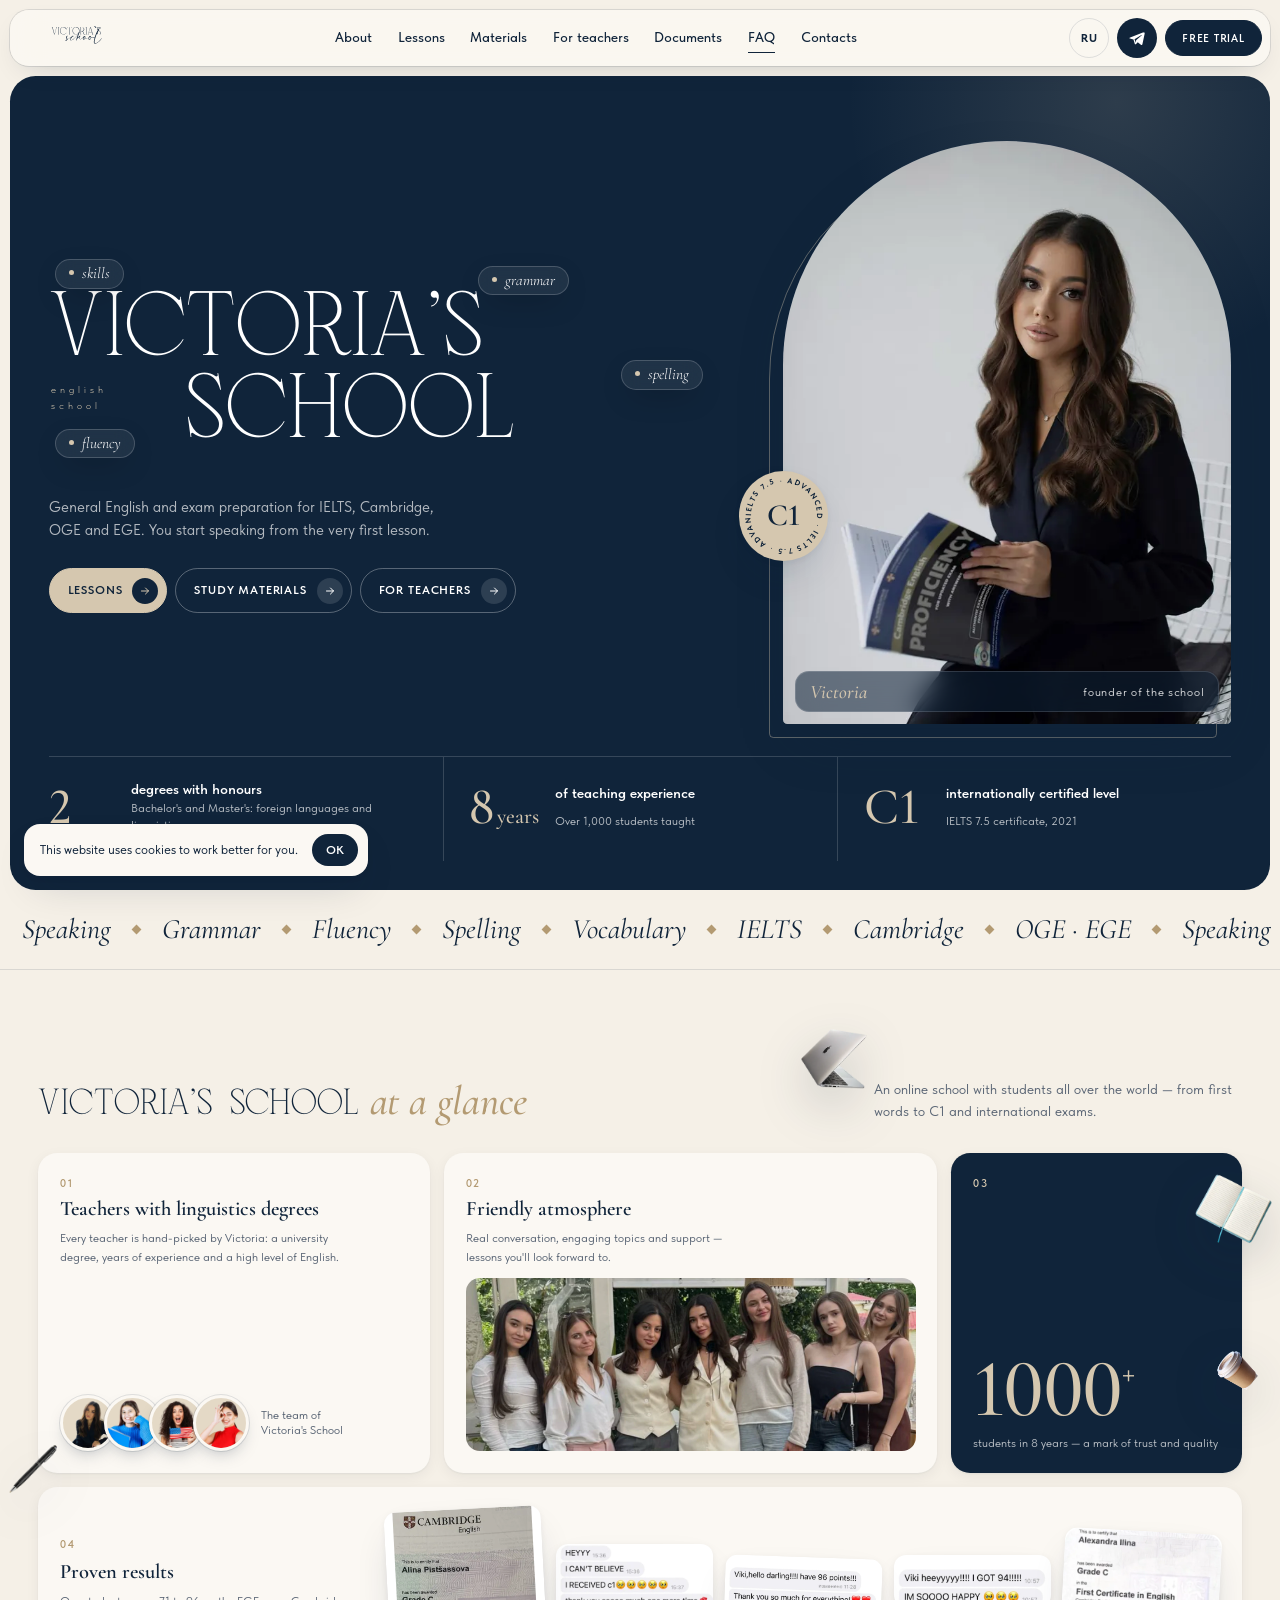
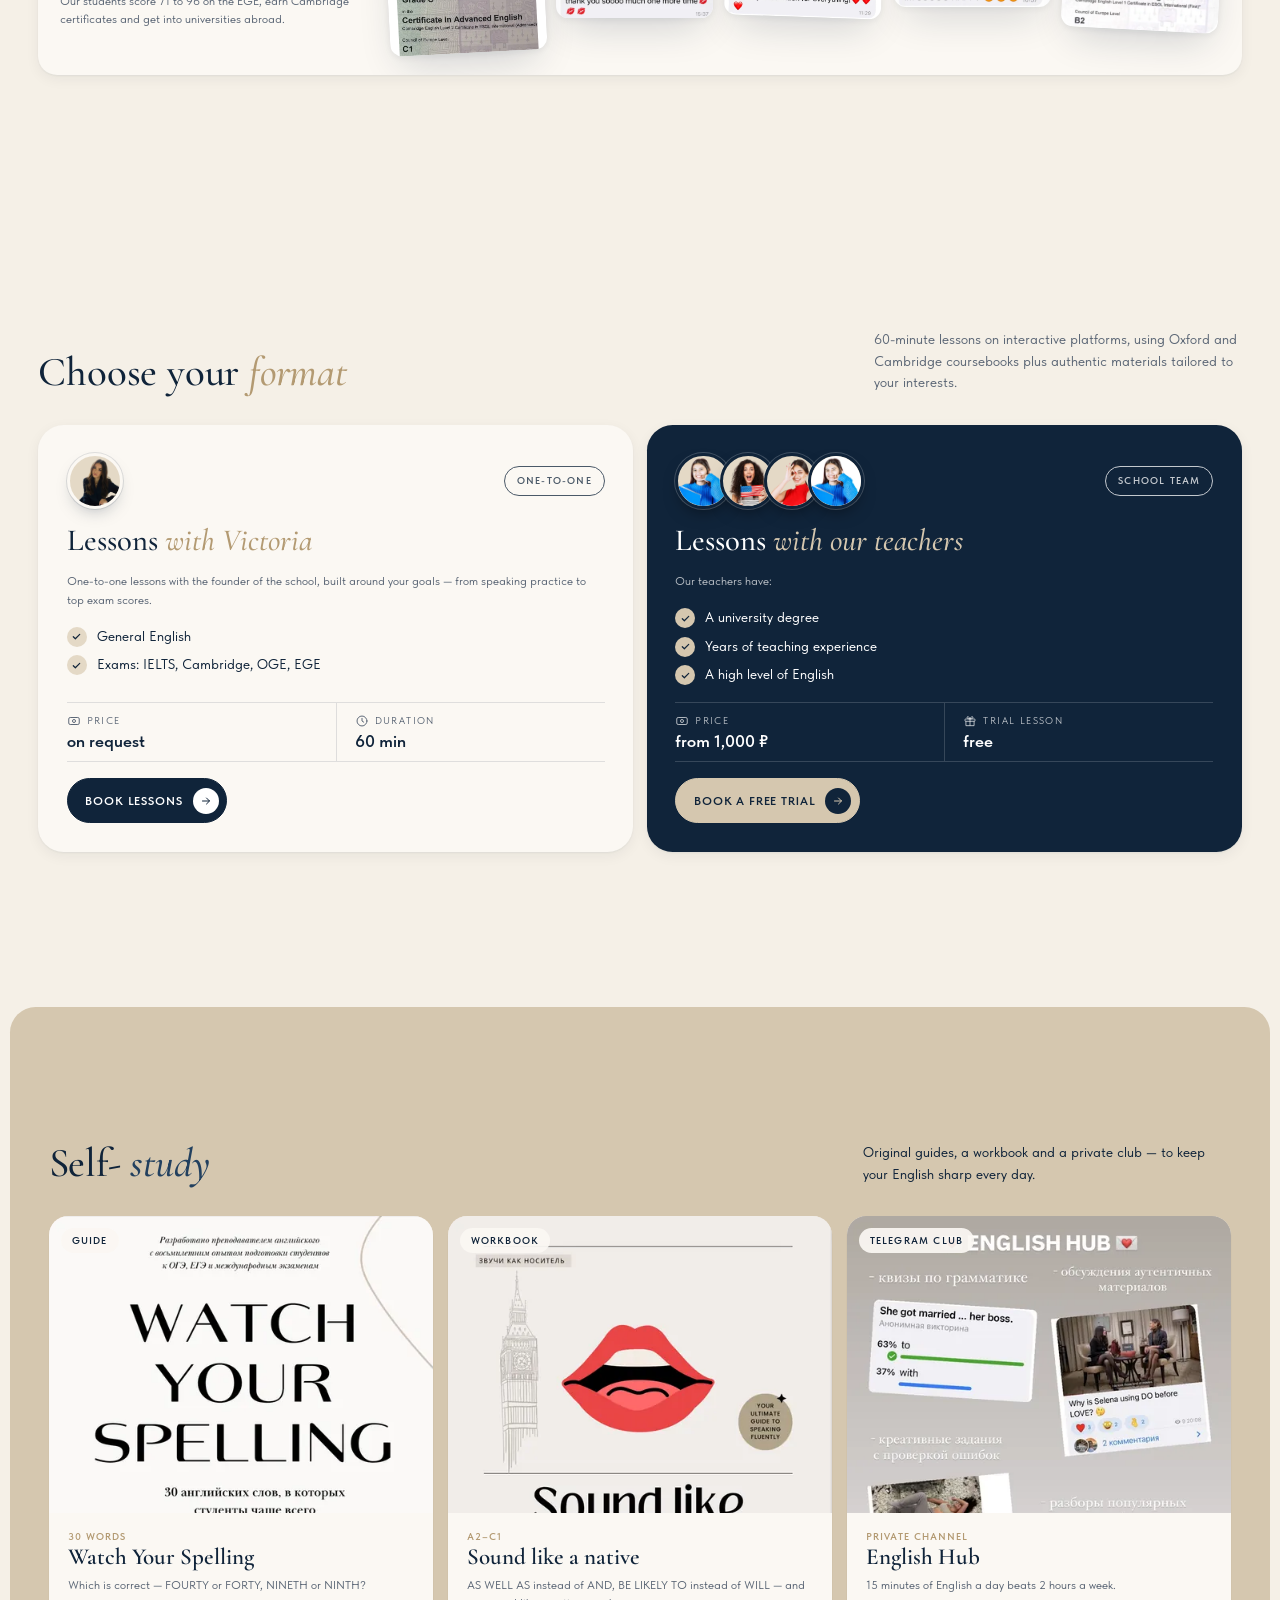
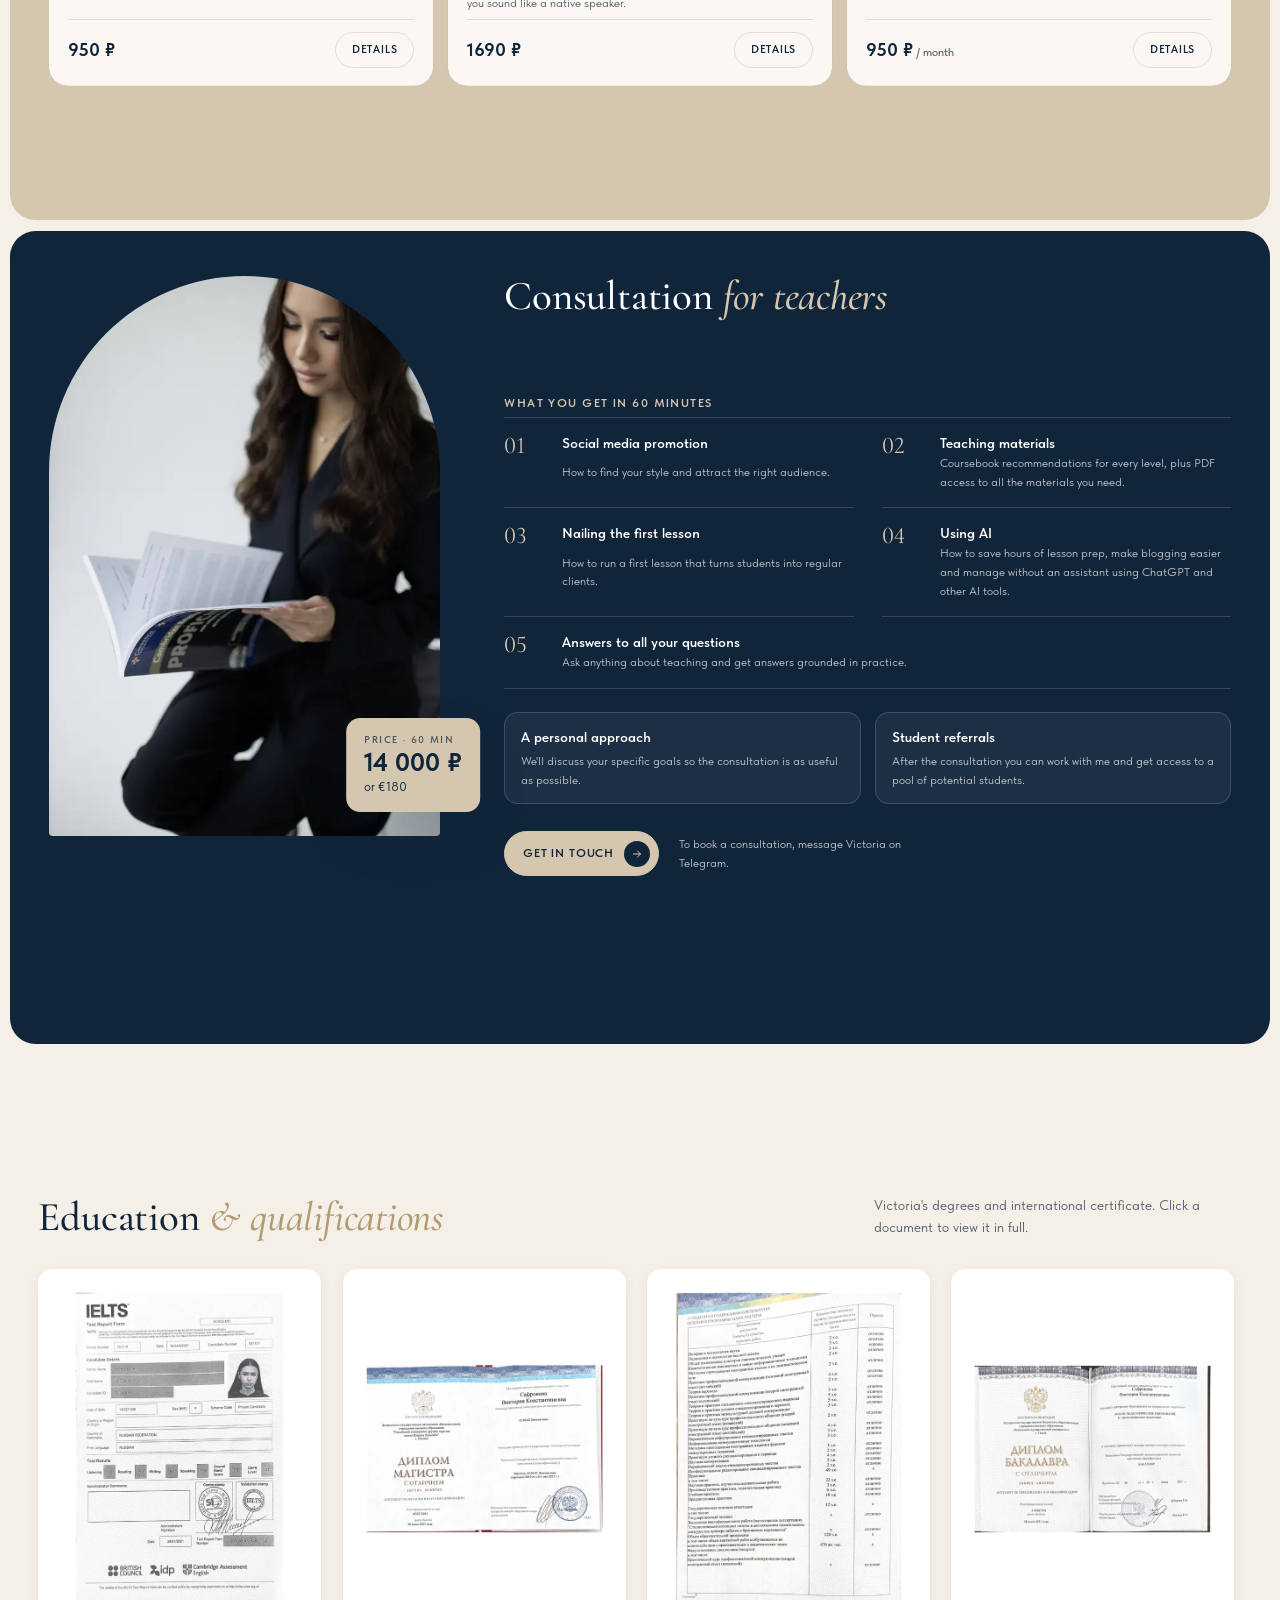
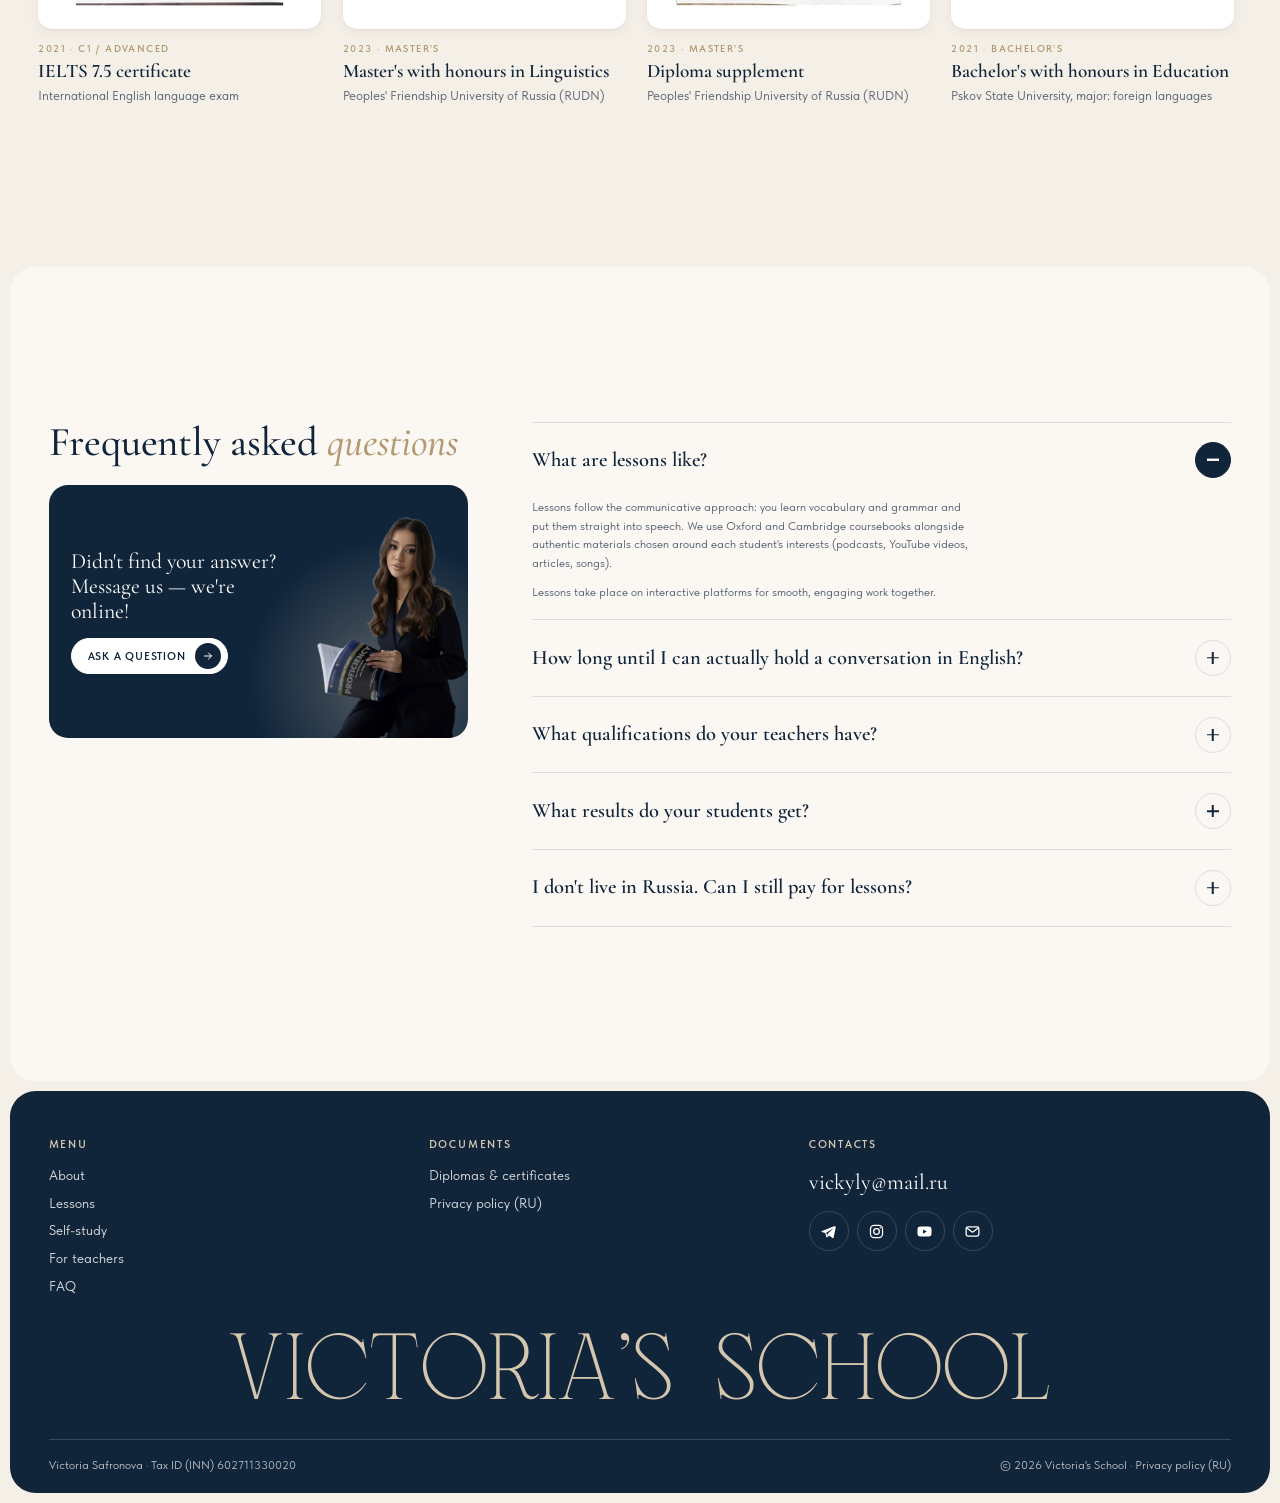
==== en/index.html @ 4c61c67f "V2, телефон: название ближе к фото, пункты у конверта, билеты не вылезают - Первый экран: «Victoria'" ====
<!doctype html>
<html lang="en" class="no-js">
<head>
  <meta charset="utf-8">
  <meta name="viewport" content="width=device-width, initial-scale=1, viewport-fit=cover">
  <title>Victoria's School — online English school</title>
  <meta name="description" content="Victoria Safronova's online English school: one-to-one lessons, IELTS, Cambridge, OGE and EGE exam preparation, original study materials and consultations for teachers. Free trial lesson.">
  <meta name="theme-color" content="#10243a">
  <link rel="canonical" href="https://victoriasschool.ru/en/">
  <link rel="alternate" hreflang="ru" href="../">
  <link rel="alternate" hreflang="en" href="./">
  <link rel="icon" href="../assets/img/favicon.svg" type="image/svg+xml">

  <meta property="og:type" content="website">
  <meta property="og:locale" content="en_US">
  <meta property="og:title" content="Victoria's School — online English school">
  <meta property="og:description" content="English with teachers who hold linguistics degrees. Free trial lesson.">
  <meta property="og:image" content="../assets/img/victoria-hero-1280.webp">

  
  <link rel="preload" href="../assets/fonts/masvol.woff2" as="font" type="font/woff2" crossorigin>
  <link rel="preload" href="../assets/fonts/tildasans-vf.woff2" as="font" type="font/woff2" crossorigin>
  <link rel="preload" href="../assets/fonts/cormorant-cyr.woff2" as="font" type="font/woff2" crossorigin>
  <link rel="preload" as="image" href="../assets/img/victoria-hero-960.webp"
        imagesrcset="../assets/img/victoria-hero-640.webp 640w, ../assets/img/victoria-hero-960.webp 960w, ../assets/img/victoria-hero-1280.webp 1280w"
        imagesizes="(max-width: 900px) 70vw, 460px">
  <link rel="stylesheet" href="../assets/css/style.css?v=202611270906">
  <script>document.documentElement.classList.remove('no-js')</script>

  <script type="application/ld+json">
  {
    "@context": "https://schema.org",
    "@type": "EducationalOrganization",
    "name": "Victoria's School",
    "url": "https://victoriasschool.ru/",
    "email": "vickyly@mail.ru",
    "founder": { "@type": "Person", "name": "Victoria Safronova" },
    "sameAs": ["https://t.me/vikusyonochek", "https://www.instagram.com/safronca/", "https://www.youtube.com/@victoriasschool"]
  }
  </script>
</head>
<body>


<svg width="0" height="0" style="position:absolute" aria-hidden="true">
  <symbol id="i-arrow" viewBox="0 0 24 24"><path d="M5 12h14M13 6l6 6-6 6" fill="none" stroke="currentColor" stroke-width="2" stroke-linecap="round" stroke-linejoin="round"/></symbol>
  <symbol id="i-arrow-left" viewBox="0 0 24 24"><path d="M19 12H5M11 6l-6 6 6 6" fill="none" stroke="currentColor" stroke-width="2" stroke-linecap="round" stroke-linejoin="round"/></symbol>
  <symbol id="i-up" viewBox="0 0 24 24"><path d="M12 19V5M6 11l6-6 6 6" fill="none" stroke="currentColor" stroke-width="2" stroke-linecap="round" stroke-linejoin="round"/></symbol>
  <symbol id="i-close" viewBox="0 0 24 24"><path d="M6 6l12 12M18 6L6 18" fill="none" stroke="currentColor" stroke-width="2" stroke-linecap="round"/></symbol>
  <symbol id="i-zoom" viewBox="0 0 24 24"><g fill="none" stroke="currentColor" stroke-width="2" stroke-linecap="round"><circle cx="11" cy="11" r="6.5"/><path d="M16 16l4 4M11 8.5v5M8.5 11h5"/></g></symbol>
  <symbol id="i-money" viewBox="0 0 24 24"><g fill="none" stroke="currentColor" stroke-width="1.7"><rect x="3" y="6" width="18" height="12" rx="2.5"/><circle cx="12" cy="12" r="2.6"/></g></symbol>
  <symbol id="i-clock" viewBox="0 0 24 24"><g fill="none" stroke="currentColor" stroke-width="1.7" stroke-linecap="round"><circle cx="12" cy="12" r="8.5"/><path d="M12 7.5V12l3 2"/></g></symbol>
  <symbol id="i-gift" viewBox="0 0 24 24"><g fill="none" stroke="currentColor" stroke-width="1.7" stroke-linejoin="round"><rect x="3.5" y="8.5" width="17" height="4" rx="1"/><path d="M5 12.5V20h14v-7.5M12 8.5V20M12 8.5S10.5 4 8 4.6C6 5.1 6.6 8.5 12 8.5zm0 0s1.5-4.5 4-3.9c2 .5 1.4 3.9-4 3.9z"/></g></symbol>
  <symbol id="i-tg" viewBox="0 0 24 24"><path fill="currentColor" d="M20.7 4.3 2.9 11.2c-1.2.5-1.2 1.2-.2 1.5l4.6 1.4 1.7 5.4c.2.6.4.8.9.8.4 0 .6-.2.9-.4l2.2-2.1 4.6 3.4c.8.5 1.4.2 1.6-.8l3-14.1c.3-1.2-.5-1.8-1.5-1.3zM8.7 13.8l9.2-5.8c.4-.3.8-.1.5.2l-7.6 6.9-.3 3.2-1.8-4.5z"/></symbol>
  <symbol id="i-ig" viewBox="0 0 24 24"><g fill="none" stroke="currentColor" stroke-width="1.8"><rect x="3.5" y="3.5" width="17" height="17" rx="5"/><circle cx="12" cy="12" r="4"/><circle cx="17.3" cy="6.7" r="1" fill="currentColor" stroke="none"/></g></symbol>
  <symbol id="i-yt" viewBox="0 0 24 24"><path fill="currentColor" d="M21.6 7.2a2.6 2.6 0 0 0-1.8-1.8C18.2 5 12 5 12 5s-6.2 0-7.8.4A2.6 2.6 0 0 0 2.4 7.2 27 27 0 0 0 2 12a27 27 0 0 0 .4 4.8 2.6 2.6 0 0 0 1.8 1.8C5.8 19 12 19 12 19s6.2 0 7.8-.4a2.6 2.6 0 0 0 1.8-1.8A27 27 0 0 0 22 12a27 27 0 0 0-.4-4.8zM10 15V9l5.2 3L10 15z"/></symbol>
  <symbol id="i-mail" viewBox="0 0 24 24"><g fill="none" stroke="currentColor" stroke-width="1.8" stroke-linejoin="round"><rect x="3" y="5.5" width="18" height="13" rx="2.5"/><path d="m4 7 8 6 8-6"/></g></symbol>
</svg>


<div class="preloader" id="preloader" aria-hidden="true">
  <div class="preloader__inner">
    <img class="preloader__logo" src="../assets/img/logo.svg?v=202611270906" alt="" width="210" height="131">
    <div class="preloader__bar"><i></i></div>
  </div>
</div>


<header class="header" id="header">
  <div class="header__bar">
    <a href="#top" class="logo" aria-label="Victoria's School — home">
      <img src="../assets/img/logo.svg?v=202611270906" alt="Victoria's School" width="92" height="58">
    </a>
    <nav class="nav" aria-label="Main menu">
      <a href="#about">About</a>
      <a href="#learning">Lessons</a>
      <a href="#materials">Materials</a>
      <a href="#teachers">For teachers</a>
      <a href="#documents">Documents</a>
      <a href="#faq">FAQ</a>
      <a href="#contacts">Contacts</a>
    </nav>
    <div class="header__actions">
      <a class="lang-switch" href="../" hreflang="ru" lang="ru" aria-label="Русская версия">RU</a>
      <a class="icon-btn header__tg" href="https://t.me/vikusyonochek" target="_blank" rel="noopener" aria-label="Message on Telegram"><svg><use href="#i-tg"/></svg></a>
      <button class="btn btn--sm header__cta" type="button" data-open-trial>Free trial</button>
      <button class="burger" type="button" aria-label="Open menu" aria-expanded="false" aria-controls="mobile-menu"><span></span><span></span></button>
    </div>
  </div>
</header>

<div class="mobile-menu" id="mobile-menu" aria-hidden="true">
  <nav aria-label="Mobile menu">
    <a href="#about"><small>01</small>About</a>
    <a href="#learning"><small>02</small>Lessons</a>
    <a href="#materials"><small>03</small>Materials</a>
    <a href="#teachers"><small>04</small>For teachers</a>
    <a href="#documents"><small>05</small>Documents</a>
    <a href="#faq"><small>06</small>FAQ</a>
    <a href="#contacts"><small>07</small>Contacts</a>
  </nav>
  <div class="mobile-menu__foot">
    <button class="btn btn--sand btn--block" type="button" data-open-trial>Free trial lesson <span class="btn__icon"><svg><use href="#i-arrow"/></svg></span></button>
    <div class="socials">
      <a href="https://t.me/vikusyonochek" target="_blank" rel="noopener" aria-label="Telegram"><svg><use href="#i-tg"/></svg></a>
      <a href="https://www.instagram.com/safronca/" target="_blank" rel="noopener" aria-label="Instagram"><svg><use href="#i-ig"/></svg></a>
      <a href="https://www.youtube.com/@victoriasschool" target="_blank" rel="noopener" aria-label="YouTube"><svg><use href="#i-yt"/></svg></a>
      <a href="mailto:vickyly@mail.ru" aria-label="Email"><svg><use href="#i-mail"/></svg></a>
    </div>
  </div>
</div>

<main id="top">

  
  <section class="panel panel--navy hero" aria-label="Victoria's School" style="margin-top:0">
    <div class="container">
      <div class="hero__grid">
        <div class="hero__content" data-parallax-root>
          <h1 class="hero__title reveal" style="--d:.1s">
            <span class="line">Victoria's</span>
            <span class="line line--2">School</span>
            <span class="hero__tagline">english<br>school</span>
            <span class="chip chip--1" data-depth="18" aria-hidden="true">skills</span>
            <span class="chip chip--2" data-depth="-14" aria-hidden="true">grammar</span>
            <span class="chip chip--3" data-depth="10" aria-hidden="true">fluency</span>
            <span class="chip chip--4" data-depth="-20" aria-hidden="true">spelling</span>
          </h1>
          <p class="hero__text reveal" style="--d:.2s">General English and exam preparation for IELTS, Cambridge, OGE and EGE. You start speaking from the very first lesson.</p>
          <div class="hero__buttons reveal" style="--d:.3s">
            <a class="btn btn--sand" href="#learning">Lessons <span class="btn__icon"><svg><use href="#i-arrow"/></svg></span></a>
            <a class="btn btn--ghost-light" href="#materials">Study materials <span class="btn__icon"><svg><use href="#i-arrow"/></svg></span></a>
            <a class="btn btn--ghost-light" href="#teachers">For teachers <span class="btn__icon"><svg><use href="#i-arrow"/></svg></span></a>
          </div>
        </div>

        <div class="hero__media reveal" style="--d:.15s">
          <div class="hero__arch" aria-hidden="true"></div>
          <div class="hero__photo">
            <img src="../assets/img/victoria-hero-960.webp"
                 srcset="../assets/img/victoria-hero-640.webp 640w, ../assets/img/victoria-hero-960.webp 960w, ../assets/img/victoria-hero-1280.webp 1280w"
                 sizes="(max-width: 900px) 70vw, 460px"
                 width="960" height="1375" alt="Victoria Safronova, founder of Victoria's School" fetchpriority="high">
          </div>
          <div class="hero__caption"><b>Victoria</b><span>founder of the school</span></div>
          <div class="seal" aria-label="C1 level, IELTS 7.5">
            <svg viewBox="0 0 124 124" aria-hidden="true">
              <defs><path id="seal-path" d="M62,62 m-46,0 a46,46 0 1,1 92,0 a46,46 0 1,1 -92,0"/></defs>
              <text><textPath href="#seal-path">IELTS 7.5 · ADVANCED · IELTS 7.5 · ADVANCED ·</textPath></text>
            </svg>
            <b>C1</b>
          </div>
        </div>
      </div>

      
      <ul class="stats">
        <li class="stat reveal">
          <span class="stat__num"><span data-count-to="2">2</span></span>
          <span class="stat__title">degrees with honours</span>
          <span class="stat__text">Bachelor's and Master's: foreign languages and linguistics</span>
        </li>
        <li class="stat reveal" style="--d:.1s">
          <span class="stat__num"><span data-count-to="8">8</span><small>years</small></span>
          <span class="stat__title">of teaching experience</span>
          <span class="stat__text">Over 1,000 students taught</span>
        </li>
        <li class="stat reveal" style="--d:.2s">
          <span class="stat__num"><span data-level="A1,A2,B1,B2,C1">C1</span></span>
          <span class="stat__title">internationally certified level</span>
          <span class="stat__text">IELTS 7.5 certificate, 2021</span>
        </li>
      </ul>
    </div>
  </section>

  
  <div class="marquee" aria-hidden="true">
    <div class="marquee__track">
      <div class="marquee__group"><span>Speaking</span><i></i><span>Grammar</span><i></i><span>Fluency</span><i></i><span>Spelling</span><i></i><span>Vocabulary</span><i></i><span>IELTS</span><i></i><span>Cambridge</span><i></i><span>OGE · EGE</span><i></i></div>
      <div class="marquee__group"><span>Speaking</span><i></i><span>Grammar</span><i></i><span>Fluency</span><i></i><span>Spelling</span><i></i><span>Vocabulary</span><i></i><span>IELTS</span><i></i><span>Cambridge</span><i></i><span>OGE · EGE</span><i></i></div>
    </div>
  </div>

  
  <section class="about" id="about">
    <div class="container screen">
      <div class="section-head">
        <h2 class="h2 about__title reveal"><span class="brand">Victoria's School</span> <em>at a glance</em></h2>
        <p class="lead reveal">An online school with students all over the world — from first words to C1 and international exams.</p>
      </div>

      <div class="bento snap">
        <span class="deco deco--laptop" data-scroll-speed="-0.08" aria-hidden="true"><img src="../assets/img/deco-laptop.webp" alt="" width="470" height="470" loading="lazy"></span>
        <span class="deco deco--pen" data-scroll-speed="0.1" aria-hidden="true"><img src="../assets/img/deco-pen.webp" alt="" width="300" height="300" loading="lazy"></span>
        <span class="deco deco--coffee" data-scroll-speed="-0.12" aria-hidden="true"><img src="../assets/img/deco-coffee.webp" alt="" width="468" height="478" loading="lazy"></span>
        <span class="deco deco--notebook" data-scroll-speed="0.06" aria-hidden="true"><img src="../assets/img/deco-notebook.webp" alt="" width="416" height="416" loading="lazy"></span>

        <article class="card bento__a reveal">
          <span class="card__num">01</span>
          <h3 class="h3 card__title">Teachers with linguistics degrees</h3>
          <p class="card__text">Every teacher is hand-picked by Victoria: a university degree, years of experience and a high level of English.</p>
          <div class="card__foot">
            <div class="avatars">
              <span class="avatar" style="--i:0"><img src="../assets/img/avatar-victoria.webp" alt="Victoria" width="240" height="249" loading="lazy"></span>
              <span class="avatar" style="--i:1"><img src="../assets/img/avatar-t1.webp" alt="School teacher" width="240" height="240" loading="lazy"></span>
              <span class="avatar" style="--i:2"><img src="../assets/img/avatar-t2.webp" alt="School teacher" width="240" height="240" loading="lazy"></span>
              <span class="avatar" style="--i:3"><img src="../assets/img/avatar-t3.webp" alt="School teacher" width="240" height="240" loading="lazy"></span>
              <span class="avatars__more">The team of<br>Victoria's School</span>
            </div>
          </div>
        </article>

        <article class="card bento__e reveal" style="--d:.05s">
          <span class="card__num">02</span>
          <h3 class="h3 card__title">Friendly atmosphere</h3>
          <p class="card__text">Real conversation, engaging topics and support — lessons you'll look forward to.</p>
          <div class="team-photo"><img src="../assets/img/team-photo.webp" alt="Victoria's School team and students" width="1600" height="616" loading="lazy"></div>
        </article>

        <article class="card card--navy bento__d reveal" style="--d:.1s">
          <span class="card__num">03</span>
          <div><span class="bigstat__num" data-count="1000">1000<sup>+</sup></span>
            <p class="bigstat__text">students in 8 years — a mark of trust and quality</p></div>
        </article>

        <article class="card bento__b reveal" style="--d:.15s">
          <div><span class="card__num">04</span>
          <h3 class="h3 card__title">Proven results</h3>
          <p class="card__text">Our students score 71 to 96 on the EGE, earn Cambridge certificates and get into universities abroad.</p></div>
          <div class="results" aria-label="Student reviews and certificates">
            <img class="c1" src="../assets/img/cert-alina.webp" alt="A student's Cambridge C1 certificate" width="496" height="514" loading="lazy">
            <img class="r1" src="../assets/img/review-1.webp" alt="Review: I received C1, thank you so much" width="420" height="200" loading="lazy">
            <img class="r2" src="../assets/img/review-3.webp" alt="Review: have 96 points, thank you so much for everything" width="540" height="208" loading="lazy">
            <img class="r3" src="../assets/img/review-2.webp" alt="Review: I got 94" width="472" height="156" loading="lazy">
            <img class="c2" src="../assets/img/cert-alexandra.webp" alt="A student's Cambridge B2 First certificate" width="392" height="248" loading="lazy">
          </div>
        </article>
      </div>
    </div>
  </section>

  
  <section class="learn" id="learning">
    <div class="container screen">
      <div class="section-head">
        <h2 class="h2 reveal">Choose your <em>format</em></h2>
        <p class="lead reveal">60-minute lessons on interactive platforms, using Oxford and Cambridge coursebooks plus authentic materials tailored to your interests.</p>
      </div>

      <div class="learn__grid snap">
        <article class="offer reveal">
          <div class="offer__top">
            <div class="avatars">
              <span class="avatar"><img src="../assets/img/avatar-victoria.webp" alt="Victoria" width="240" height="249" loading="lazy"></span>
            </div>
            <span class="offer__badge">One-to-one</span>
          </div>
          <h3 class="offer__title">Lessons <em>with Victoria</em></h3>
          <p class="offer__lead">One-to-one lessons with the founder of the school, built around your goals — from speaking practice to top exam scores.</p>
          <ul class="checklist">
            <li>General English</li>
            <li>Exams: IELTS, Cambridge, OGE, EGE</li>
          </ul>
          <dl class="meta">
            <div><dt><svg><use href="#i-money"/></svg>Price</dt><dd>on request</dd></div>
            <div><dt><svg><use href="#i-clock"/></svg>Duration</dt><dd>60 min</dd></div>
          </dl>
          <a class="btn" href="https://t.me/m/cDe_6Dp_MDZi" target="_blank" rel="noopener">Book lessons <span class="btn__icon"><svg><use href="#i-arrow"/></svg></span></a>
        </article>

        <article class="offer offer--navy reveal" style="--d:.1s">
          <div class="offer__top">
            <div class="avatars">
              <span class="avatar" style="--i:0"><img src="../assets/img/avatar-t1.webp" alt="School teacher" width="240" height="240" loading="lazy"></span>
              <span class="avatar" style="--i:1"><img src="../assets/img/avatar-t2.webp" alt="School teacher" width="240" height="240" loading="lazy"></span>
              <span class="avatar" style="--i:2"><img src="../assets/img/avatar-t3.webp" alt="School teacher" width="240" height="240" loading="lazy"></span>
              <span class="avatar" style="--i:3"><img src="../assets/img/avatar-t4.webp" alt="School teacher" width="231" height="231" loading="lazy"></span>
            </div>
            <span class="offer__badge">School team</span>
          </div>
          <h3 class="offer__title">Lessons <em>with our teachers</em></h3>
          <p class="offer__lead">Our teachers have:</p>
          <ul class="checklist">
            <li>A university degree</li>
            <li>Years of teaching experience</li>
            <li>A high level of English</li>
          </ul>
          <dl class="meta">
            <div><dt><svg><use href="#i-money"/></svg>Price</dt><dd>from 1,000 ₽</dd></div>
            <div><dt><svg><use href="#i-gift"/></svg>Trial lesson</dt><dd>free</dd></div>
          </dl>
          <button class="btn btn--sand" type="button" data-open-trial>Book a free trial <span class="btn__icon"><svg><use href="#i-arrow"/></svg></span></button>
        </article>
      </div>
    </div>
  </section>

  
  <section class="panel panel--sand" id="materials">
    <div class="container screen">
      <div class="section-head">
        <h2 class="h2 reveal">Self- <em style="color:var(--navy-3)">study</em></h2>
        <p class="lead reveal" style="color:var(--navy)">Original guides, a workbook and a private club — to keep your English sharp every day.</p>
      </div>

      <div class="products snap">
        
        <article class="product reveal">
          <div class="product__cover">
            <img src="../assets/img/cover-spelling-480.webp" srcset="../assets/img/cover-spelling-480.webp 480w, ../assets/img/cover-spelling-760.webp 760w" sizes="(max-width: 640px) 92vw, (max-width: 980px) 46vw, 30vw" width="480" height="871" alt="Watch Your Spelling guide cover" loading="lazy">
            <span class="product__type">Guide</span>
          </div>
          <div class="product__body">
            <h3 class="product__title"><small>30 words</small>Watch Your Spelling</h3>
            <p class="product__teaser">Which is correct — FOURTY or FORTY, NINETH or NINTH?</p>
            <div class="product__foot">
              <span class="price">950 ₽</span>
              <button class="btn btn--ghost btn--sm" type="button" data-details-open aria-expanded="false">Details</button>
            </div>
          </div>
          <div class="details" role="region" aria-label="More about the Watch Your Spelling guide">
            <div class="details__head">
              <h3>Guide “30 Watch Your Spelling”</h3>
              <button class="details__close" type="button" data-details-close aria-label="Close"><svg><use href="#i-close"/></svg></button>
            </div>
            <div class="details__body">
              <p><strong>Which is correct — FOURTY or FORTY, NINETH or NINTH?</strong></p>
              <p>In 8 years of teaching I've noticed that students keep misspelling the same, seemingly simple words.</p>
              <h4>This is for you if you are</h4>
              <ul>
                <li>a student taking the OGE/EGE or an international English exam who doesn't want to lose points to a misspelled word</li>
                <li>a teacher preparing students for exams who wants to help them avoid spelling mistakes</li>
                <li>learning English and want to check your spelling while making good use of your time</li>
              </ul>
              <p><strong>Then this guide is a must!</strong></p>
              <h4>The guide includes</h4>
              <ul>
                <li>30 words that students of every level get wrong</li>
                <li>Notes, error breakdowns and memory hooks</li>
                <li>A dictation and self-check exercises</li>
              </ul>
              <p>Start improving your English today — get the guide before the price goes up!</p>
            </div>
            <div class="details__foot">
              <span class="price">950 ₽</span>
              <a class="btn btn--sand btn--sm" href="https://t.me/vikusyonochek" target="_blank" rel="noopener" data-buy="Guide 30 Watch Your Spelling">Buy <span class="btn__icon"><svg><use href="#i-arrow"/></svg></span></a>
            </div>
          </div>
        </article>

        
        <article class="product reveal" style="--d:.1s">
          <div class="product__cover">
            <img src="../assets/img/cover-workbook-480.webp" srcset="../assets/img/cover-workbook-480.webp 480w, ../assets/img/cover-workbook-760.webp 760w" sizes="(max-width: 640px) 92vw, (max-width: 980px) 46vw, 30vw" width="480" height="645" alt="Sound like a pro workbook cover" loading="lazy">
            <span class="product__type">Workbook</span>
          </div>
          <div class="product__body">
            <h3 class="product__title"><small>A2–C1</small>Sound like a native</h3>
            <p class="product__teaser">AS WELL AS instead of AND, BE LIKELY TO instead of WILL — and you sound like a native speaker.</p>
            <div class="product__foot">
              <span class="price">1690 ₽</span>
              <button class="btn btn--ghost btn--sm" type="button" data-details-open aria-expanded="false">Details</button>
            </div>
          </div>
          <div class="details" role="region" aria-label="More about the Sound like a native workbook">
            <div class="details__head">
              <h3>Workbook “Sound like a native” (A2–C1)</h3>
              <button class="details__close" type="button" data-details-close aria-label="Close"><svg><use href="#i-close"/></svg></button>
            </div>
            <div class="details__body">
              <p>Did you know that using <strong>AS WELL AS</strong> instead of AND, or <strong>BE LIKELY TO</strong> instead of WILL makes you sound like a native speaker and earns you extra exam points?</p>
              <span class="ex">It will rain tomorrow (A1) → It IS LIKELY TO rain tomorrow (C1)</span>
              <span class="ex">The shop sells clothes and cosmetics (A1) → The shop sells clothes AS WELL AS cosmetics (C1)</span>
              <p>The workbook gives you 30 phrases, phrasal verbs and other vocabulary you can learn and use in any context, in writing and speaking alike!</p>
              <h4>The workbook includes</h4>
              <ul>
                <li><strong>30 advanced phrases:</strong> linking words, phrasal verbs, set expressions and high-level synonyms you can use anywhere</li>
                <li><strong>Usage examples:</strong> every expression comes with examples so you see how to use it in context</li>
                <li><strong>Practice tasks:</strong> each section has exercises to help you practise the phrases and make them part of your active vocabulary</li>
                <li><strong>Final test:</strong> check your knowledge and make sure you've mastered everything</li>
              </ul>
              <h4>Who it's for</h4>
              <ul>
                <li>A2–C1 students who want to speak fluently and confidently</li>
                <li>Anyone preparing for the EGE or international exams</li>
                <li>Teachers looking for quality materials for their students</li>
              </ul>
              <p>Start improving your English today — get the workbook before the price goes up!</p>
            </div>
            <div class="details__foot">
              <span class="price">1690 ₽</span>
              <a class="btn btn--sand btn--sm" href="https://t.me/vikusyonochek" target="_blank" rel="noopener" data-buy="Workbook Sound like a native">Buy <span class="btn__icon"><svg><use href="#i-arrow"/></svg></span></a>
            </div>
          </div>
        </article>

        
        <article class="product reveal" style="--d:.2s">
          <div class="product__cover">
            <img src="../assets/img/cover-hub-480.webp" srcset="../assets/img/cover-hub-480.webp 480w, ../assets/img/cover-hub-760.webp 760w" sizes="(max-width: 640px) 92vw, (max-width: 980px) 46vw, 30vw" width="480" height="652" alt="English Hub — private Telegram channel" loading="lazy">
            <span class="product__type">Telegram club</span>
          </div>
          <div class="product__body">
            <h3 class="product__title"><small>Private channel</small>English Hub</h3>
            <p class="product__teaser">15 minutes of English a day beats 2 hours a week.</p>
            <div class="product__foot">
              <span class="price">950 ₽<small> / month</small></span>
              <button class="btn btn--ghost btn--sm" type="button" data-details-open aria-expanded="false">Details</button>
            </div>
          </div>
          <div class="details" role="region" aria-label="More about the English Hub channel">
            <div class="details__head">
              <h3>English Hub — private Telegram channel</h3>
              <button class="details__close" type="button" data-details-close aria-label="Close"><svg><use href="#i-close"/></svg></button>
            </div>
            <div class="details__body">
              <p>Did you know 15 minutes of English a day beats 2 hours a week? Level up in our private club, where every day you get:</p>
              <ul>
                <li>Trendy slang, expressions and idioms</li>
                <li>Weekly Quizlet sets of new vocabulary</li>
                <li>Grammar breakdowns and quizzes</li>
                <li>Tasks based on YouTube videos, TV series and songs</li>
                <li>Chatting in English with other members</li>
                <li>A supportive community</li>
                <li>Practise in any spare minute, right from your phone</li>
              </ul>
              <p><strong>For levels A2–C1</strong></p>
            </div>
            <div class="details__foot">
              <span class="price">950 ₽<small> / month</small></span>
              <a class="btn btn--sand btn--sm" href="https://t.me/tribute/app?startapp=sf2M" target="_blank" rel="noopener">Buy <span class="btn__icon"><svg><use href="#i-arrow"/></svg></span></a>
            </div>
          </div>
        </article>
      </div>
    </div>
  </section>

  
  <section class="panel panel--navy mentor" id="teachers">
    <div class="container screen">
      <div class="mentor__grid">
        <div class="mentor__media reveal">
          <div class="mentor__photo">
            <img src="../assets/img/victoria-teacher-600.webp" srcset="../assets/img/victoria-teacher-600.webp 600w, ../assets/img/victoria-teacher-960.webp 960w" sizes="(max-width: 980px) 90vw, 40vw" width="600" height="900" alt="Victoria with a coursebook" loading="lazy">
          </div>
          <div class="mentor__price">
            <span>Price · 60 min</span>
            <b>14 000 ₽</b>
            <i>or €180</i>
          </div>
        </div>

        <div>
          <div class="section-head">
            <h2 class="h2 reveal">Consultation <em style="color:var(--sand)">for teachers</em></h2>
            <p class="lead reveal">A chance to draw on my 8 years of teaching experience and save your energy, time and resources.</p>
            <div class="mentor__price-inline"><b>14 000 ₽</b><span>or €180 · 60 minutes</span></div>
          </div>

          <h3 class="subhead reveal">What you get in 60 minutes</h3>
          <ol class="steps snap">
            <li class="step reveal"><h3>Social media promotion</h3><p>How to find your style and attract the right audience.</p></li>
            <li class="step reveal"><h3>Teaching materials</h3><p>Coursebook recommendations for every level, plus PDF access to all the materials you need.</p></li>
            <li class="step reveal"><h3>Nailing the first lesson</h3><p>How to run a first lesson that turns students into regular clients.</p></li>
            <li class="step reveal"><h3>Using AI</h3><p>How to save hours of lesson prep, make blogging easier and manage without an assistant using ChatGPT and other AI tools.</p></li>
            <li class="step reveal"><h3>Answers to all your questions</h3><p>Ask anything about teaching and get answers grounded in practice.</p></li>
          </ol>

          <div class="bonus">
            <div class="bonus__item reveal"><h4>A personal approach</h4><p>We'll discuss your specific goals so the consultation is as useful as possible.</p></div>
            <div class="bonus__item reveal" style="--d:.1s"><h4>Student referrals</h4><p>After the consultation you can work with me and get access to a pool of potential students.</p></div>
          </div>

          <div class="mentor__cta reveal">
            <a class="btn btn--sand" href="https://t.me/m/NpVfdwEDMGVi" target="_blank" rel="noopener">Get in touch <span class="btn__icon"><svg><use href="#i-arrow"/></svg></span></a>
            <p>To book a consultation, message Victoria on Telegram.</p>
          </div>
        </div>
      </div>
    </div>
  </section>

  
  <section id="documents">
    <div class="container screen">
      <div class="section-head">
        <h2 class="h2 reveal">Education <em>& qualifications</em></h2>
        <p class="lead reveal">Victoria's degrees and international certificate. Click a document to view it in full.</p>
      </div>

      <div class="docs snap">
        <button class="doc reveal" type="button" data-doc="0" data-title="IELTS 7.5 certificate — C1 / Advanced (2021)">
          <span class="doc__frame"><img src="../assets/img/doc-ielts-600.webp" width="600" height="776" alt="IELTS 7.5 certificate" loading="lazy"><span class="doc__zoom"><svg><use href="#i-zoom"/></svg></span></span>
          <span><span class="doc__year">2021 · C1 / Advanced</span><span class="doc__title" style="display:block">IELTS 7.5 certificate</span><span class="doc__org" style="display:block">International English language exam</span></span>
        </button>
        <button class="doc reveal" type="button" data-doc="1" data-title="Master's degree with honours in Linguistics — RUDN (2023)" style="--d:.08s">
          <span class="doc__frame"><img src="../assets/img/doc-master-600.webp" width="600" height="776" alt="Master's degree with honours" loading="lazy"><span class="doc__zoom"><svg><use href="#i-zoom"/></svg></span></span>
          <span><span class="doc__year">2023 · Master's</span><span class="doc__title" style="display:block">Master's with honours in Linguistics</span><span class="doc__org" style="display:block">Peoples' Friendship University of Russia (RUDN)</span></span>
        </button>
        <button class="doc reveal" type="button" data-doc="2" data-title="Master's diploma supplement — RUDN (2023)" style="--d:.16s">
          <span class="doc__frame"><img src="../assets/img/doc-master-app-600.webp" width="600" height="776" alt="Master's diploma supplement" loading="lazy"><span class="doc__zoom"><svg><use href="#i-zoom"/></svg></span></span>
          <span><span class="doc__year">2023 · Master's</span><span class="doc__title" style="display:block">Diploma supplement</span><span class="doc__org" style="display:block">Peoples' Friendship University of Russia (RUDN)</span></span>
        </button>
        <button class="doc reveal" type="button" data-doc="3" data-title="Bachelor's degree with honours — Pskov State University (2021)" style="--d:.24s">
          <span class="doc__frame"><img src="../assets/img/doc-bachelor-600.webp" width="600" height="776" alt="Bachelor's degree with honours" loading="lazy"><span class="doc__zoom"><svg><use href="#i-zoom"/></svg></span></span>
          <span><span class="doc__year">2021 · Bachelor's</span><span class="doc__title" style="display:block">Bachelor's with honours in Education</span><span class="doc__org" style="display:block">Pskov State University, major: foreign languages</span></span>
        </button>
      </div>
    </div>
  </section>

  
  <section class="panel panel--paper" id="faq">
    <div class="container screen">
      <div class="faq__grid">
        <aside class="faq__aside">
          <h2 class="h2 reveal">Frequently asked <em>questions</em></h2>
          <div class="ask-card reveal">
            <div class="ask-card__body">
              <p>Didn't find your answer? Message us — we're online!</p>
              <a class="btn btn--white btn--sm" href="https://t.me/vikusyonochek" target="_blank" rel="noopener">Ask a question <span class="btn__icon"><svg><use href="#i-arrow"/></svg></span></a>
            </div>
            <img src="../assets/img/victoria-cutout-500.webp" width="500" height="715" alt="" loading="lazy">
          </div>
        </aside>

        <div class="accordion">
          <details class="qa reveal" open>
            <summary>What are lessons like?<span class="qa__icon" aria-hidden="true"></span></summary>
            <div class="qa__answer"><div>
              <p>Lessons follow the communicative approach: you learn vocabulary and grammar and put them straight into speech. We use Oxford and Cambridge coursebooks alongside authentic materials chosen around each student's interests (podcasts, YouTube videos, articles, songs).</p>
              <p>Lessons take place on interactive platforms for smooth, engaging work together.</p>
            </div></div>
          </details>
          <details class="qa reveal">
            <summary>How long until I can actually hold a conversation in English?<span class="qa__icon" aria-hidden="true"></span></summary>
            <div class="qa__answer"><div>
              <p>You'll start speaking in your very first lesson, even as a complete beginner. With regular lessons twice a week, moving up one level takes about 5 months.</p>
              <p>There's no such thing as “finishing” English, though — even at a high level you need to keep it up and keep learning. That's what our section is for: <a href="#materials">“Self-study”</a>.</p>
            </div></div>
          </details>
          <details class="qa reveal">
            <summary>What qualifications do your teachers have?<span class="qa__icon" aria-hidden="true"></span></summary>
            <div class="qa__answer"><div>
              <p>Our teachers are qualified professionals with university degrees, certificates and teaching experience, each selected by Victoria, the school's founder. We're happy to provide documentation on request.</p>
              <p><a href="#documents">See Victoria's documents</a></p>
            </div></div>
          </details>
          <details class="qa reveal">
            <summary>What results do your students get?<span class="qa__icon" aria-hidden="true"></span></summary>
            <div class="qa__answer"><div>
              <p>Our exam preparation works: EGE scores range from 71 to 96. Students pass international exams and get into universities abroad as well as Russia's top universities. We're proud of them and share their results regularly.</p>
            </div></div>
          </details>
          <details class="qa reveal">
            <summary>I don't live in Russia. Can I still pay for lessons?<span class="qa__icon" aria-hidden="true"></span></summary>
            <div class="qa__answer"><div>
              <p>Yes — our students come from all over the world, and several payment options are available.</p>
            </div></div>
          </details>
        </div>
      </div>
    </div>
  </section>
</main>


<footer class="panel panel--navy footer" id="contacts">
  <div class="container">

    <div class="footer__cols">
      <div>
        <h3>Menu</h3>
        <ul>
          <li><a href="#about">About</a></li>
          <li><a href="#learning">Lessons</a></li>
          <li><a href="#materials">Self-study</a></li>
          <li><a href="#teachers">For teachers</a></li>
          <li><a href="#faq">FAQ</a></li>
        </ul>
      </div>
      <div>
        <h3>Documents</h3>
        <ul>
          <li><a href="#documents">Diplomas & certificates</a></li>
          <li><a href="../policy.html">Privacy policy (RU)</a></li>
        </ul>
      </div>
      <div>
        <h3>Contacts</h3>
        <a class="footer__mail" href="mailto:vickyly@mail.ru">vickyly@mail.ru</a>
        <div class="socials">
          <a href="https://t.me/vikusyonochek" target="_blank" rel="noopener" aria-label="Telegram"><svg><use href="#i-tg"/></svg></a>
          <a href="https://www.instagram.com/safronca/" target="_blank" rel="noopener" aria-label="Instagram"><svg><use href="#i-ig"/></svg></a>
          <a href="https://www.youtube.com/@victoriasschool" target="_blank" rel="noopener" aria-label="YouTube"><svg><use href="#i-yt"/></svg></a>
          <a href="mailto:vickyly@mail.ru" aria-label="Send an email"><svg><use href="#i-mail"/></svg></a>
        </div>
      </div>
    </div>

    <div class="footer__wordmark" aria-hidden="true">Victoria's School</div>

    <div class="footer__bottom">
      <span>Victoria Safronova · Tax ID (INN) 602711330020</span>
      <span>© <span data-year>2026</span> Victoria's School · <a href="../policy.html">Privacy policy (RU)</a></span>
    </div>
  </div>
</footer>


<dialog class="modal" id="trial" aria-labelledby="trial-title">
  <div class="modal__box">
    <button class="modal__close" type="button" data-close-trial aria-label="Close"><svg><use href="#i-close"/></svg></button>
    <div class="modal__media">
      <span class="gift">Free</span>
      <img src="../assets/img/victoria-popup-640.webp" srcset="../assets/img/victoria-popup-640.webp 640w, ../assets/img/victoria-popup-1000.webp 1000w" sizes="(max-width: 980px) 92vw, 460px" width="640" height="568" alt="" loading="lazy">
    </div>
    <div class="modal__body">
      <h2 class="modal__title" id="trial-title">Get a <em>free</em> lesson</h2>
      <p class="modal__text">Just leave your details — we'll get in touch and find a time that suits you.</p>
      <form class="form" id="trial-form" novalidate>
        <div class="field">
          <input id="f-name" name="name" type="text" placeholder=" " autocomplete="name" required>
          <label for="f-name">Your name</label>
        </div>
        <div class="field">
          <input id="f-contact" name="contact" type="text" placeholder=" " autocomplete="tel" required>
          <label for="f-contact">Phone or Telegram username</label>
        </div>
        <button class="btn btn--block" type="submit">Book now <span class="btn__icon"><svg><use href="#i-arrow"/></svg></span></button>
        <p class="form__note">By clicking the button you agree to the <a href="../policy.html" target="_blank">personal data policy</a>.</p>
      </form>
      <div class="form__success" role="status">
        <b>Thank you!</b>
        <p class="modal__text">Request sent. Victoria will be in touch shortly.</p>
      </div>
    </div>
  </div>
</dialog>


<dialog class="lightbox" id="lightbox" aria-label="Document viewer">
  <div class="lightbox__top">
    <span class="lightbox__caption" id="lb-caption"></span>
    <button class="round-btn" type="button" data-lb-close aria-label="Close"><svg><use href="#i-close"/></svg></button>
  </div>
  <div class="lightbox__stage"><img id="lb-img" src="data:," alt=""></div>
  <div class="lightbox__nav">
    <button class="round-btn" type="button" data-lb-prev aria-label="Previous document"><svg><use href="#i-arrow-left"/></svg></button>
    <button class="round-btn" type="button" data-lb-next aria-label="Next document"><svg><use href="#i-arrow"/></svg></button>
  </div>
</dialog>


<button class="to-top" type="button" aria-label="Back to top">
  <svg class="ring" viewBox="0 0 56 56" aria-hidden="true"><circle cx="28" cy="28" r="26"/></svg>
  <svg class="arrow"><use href="#i-up"/></svg>
</button>

<div class="cookie" role="region" aria-label="Cookie notice">
  <span>This website uses cookies to work better for you.</span>
  <button type="button" data-cookie-ok>OK</button>
</div>

<script src="../assets/js/main.js?v=202611270906" defer></script>
</body>
</html>
---- assets/css/style.css ----
/* ==========================================================
   Victoria's School — стили сайта (версия 1.1)
   Каждый смысловой блок рассчитан на один экран:
   размеры зависят и от ширины, и от высоты окна (min(vw, vh)).
   ========================================================== */

/* ---------- Шрифты (локальные) ---------- */
@font-face { font-family: "Masvol"; src: url("../fonts/masvol.woff2") format("woff2"); font-weight: 300; font-style: normal; font-display: swap; }
@font-face { font-family: "Tilda Sans"; src: url("../fonts/tildasans-vf.woff2") format("woff2-variations"), url("../fonts/tildasans-vf.woff2") format("woff2"); font-weight: 250 1000; font-style: normal; font-display: swap; }
@font-face { font-family: "Cormorant"; src: url("../fonts/cormorant-cyr.woff2") format("woff2"); font-weight: 300 700; font-style: normal; font-display: swap; unicode-range: U+0301, U+0400-045F, U+0490-0491, U+04B0-04B1, U+2116; }
@font-face { font-family: "Cormorant"; src: url("../fonts/cormorant-lat.woff2") format("woff2"); font-weight: 300 700; font-style: normal; font-display: swap; unicode-range: U+0000-00FF, U+0131, U+0152-0153, U+02BB-02BC, U+02C6, U+02DA, U+02DC, U+0304, U+0308, U+0329, U+2000-206F, U+20AC, U+2122, U+2191, U+2193, U+2212, U+2215, U+FEFF, U+FFFD; }
@font-face { font-family: "Cormorant"; src: url("../fonts/cormorant-italic-cyr.woff2") format("woff2"); font-weight: 300 700; font-style: italic; font-display: swap; unicode-range: U+0301, U+0400-045F, U+0490-0491, U+04B0-04B1, U+2116; }
@font-face { font-family: "Cormorant"; src: url("../fonts/cormorant-italic-lat.woff2") format("woff2"); font-weight: 300 700; font-style: italic; font-display: swap; unicode-range: U+0000-00FF, U+0131, U+0152-0153, U+02BB-02BC, U+02C6, U+02DA, U+02DC, U+0304, U+0308, U+0329, U+2000-206F, U+20AC, U+2122, U+2191, U+2193, U+2212, U+2215, U+FEFF, U+FFFD; }

/* ---------- Токены ---------- */
:root {
  --navy: #10243a;
  --navy-2: #172f4b;
  --navy-3: #22405f;
  --sand: #d5c7af;
  --sand-2: #e4d9c6;
  --sand-3: #b39a72;
  --cream: #f5f0e7;
  --paper: #fbf8f3;
  --white: #fff;
  --ink: #10243a;
  --muted: #5d6877;
  --muted-light: rgba(255,255,255,.68);
  --line: rgba(16,36,58,.12);
  --line-light: rgba(255,255,255,.16);

  --f-display: "Masvol", "Cormorant", Georgia, serif;
  --f-serif: "Cormorant", Georgia, "Times New Roman", serif;
  --f-sans: "Tilda Sans", system-ui, -apple-system, "Segoe UI", Roboto, Arial, sans-serif;

  /* Масштаб: учитывает и ширину, и высоту экрана */
  --fs-h2: clamp(28px, min(3.2vw, 5vh), 48px);
  --fs-h3: clamp(19px, min(1.6vw, 2.6vh), 24px);
  --fs-body: clamp(14px, min(1.05vw, 1.75vh), 16px);
  --fs-small: clamp(12px, min(.9vw, 1.5vh), 14px);
  --gap: clamp(10px, min(1.1vw, 1.6vh), 16px);
  --pad-card: clamp(16px, min(1.7vw, 2.6vh), 26px);

  --container: 1240px;
  --gutter: clamp(16px, 3vw, 40px);
  --inset: clamp(6px, .8vw, 12px);
  --r-xl: clamp(20px, 2vw, 30px);
  --r-lg: clamp(16px, 1.5vw, 22px);
  --r-md: 14px;

  --header-h: 56px;
  --header-top: var(--inset);
  --header-space: calc(var(--header-h) + var(--header-top) * 2);
  --screen: calc(100svh - var(--header-space) - var(--inset));

  --shadow-sm: 0 1px 2px rgba(16,36,58,.05), 0 4px 14px rgba(16,36,58,.06);
  --shadow-md: 0 2px 6px rgba(16,36,58,.06), 0 18px 40px -12px rgba(16,36,58,.2);
  --shadow-lg: 0 24px 60px -20px rgba(16,36,58,.4);
  --ease: cubic-bezier(.22,.8,.24,1);
}

/* ---------- База ---------- */
*, *::before, *::after { box-sizing: border-box; }
html { -webkit-text-size-adjust: 100%; scroll-behavior: smooth; scroll-padding-top: var(--header-space); overflow-x: clip; }
body {
  margin: 0; padding-top: var(--header-space);
  font-family: var(--f-sans); font-size: var(--fs-body); line-height: 1.55; color: var(--ink);
  background: var(--cream);
  -webkit-font-smoothing: antialiased; text-rendering: optimizeLegibility;
  font-variant-numeric: lining-nums; font-feature-settings: "lnum" 1;
  overflow-x: clip;
}
body.is-locked { overflow: hidden; }
img { display: block; max-width: 100%; height: auto; }
a { color: inherit; text-decoration: none; }
button { font: inherit; color: inherit; cursor: pointer; background: none; border: 0; padding: 0; }
ul, ol { margin: 0; padding: 0; list-style: none; }
h1, h2, h3, h4, p, dl, dd { margin: 0; }
:focus-visible { outline: 2px solid var(--sand-3); outline-offset: 3px; border-radius: 6px; }
::selection { background: var(--sand); color: var(--navy); }
.container { width: 100%; max-width: calc(var(--container) + var(--gutter) * 2); margin-inline: auto; padding-inline: var(--gutter); }

.h2 { font-family: var(--f-serif); font-weight: 500; font-size: var(--fs-h2); line-height: 1.02; letter-spacing: -.005em; }
.h2 em, .h3 em { font-style: italic; color: var(--sand-3); }
.h3 { font-family: var(--f-serif); font-weight: 600; font-size: var(--fs-h3); line-height: 1.12; }
.lead { color: var(--muted); max-width: 52ch; }
.section-head { display: grid; grid-template-columns: 1fr auto; align-items: end; gap: 10px 40px; margin-bottom: clamp(16px, 3.4vh, 36px); }
.section-head .lead { max-width: 46ch; }
.subhead { font-size: var(--fs-small); font-weight: 600; letter-spacing: .12em; text-transform: uppercase; color: var(--sand); margin-bottom: 4px; }

/* Каждый смысловой блок — ровно экран */
.screen {
  min-height: var(--screen);
  display: flex; flex-direction: column; justify-content: center;
  padding-block: clamp(24px, 5vh, 56px);
  position: relative;
}
.panel { margin: var(--inset) var(--inset) 0; border-radius: var(--r-xl); position: relative; overflow: clip; }
.panel--navy { background: var(--navy); color: var(--white); }
.panel--sand { background: var(--sand); }
.panel--paper { background: var(--paper); }

/* ---------- Кнопки ---------- */
.btn {
  --btn-bg: var(--navy); --btn-fg: var(--white); --btn-bd: var(--navy);
  position: relative; display: inline-flex; align-items: center; justify-content: center; gap: 10px;
  min-height: clamp(40px, 5vh, 46px); padding: 0 clamp(16px, 1.4vw, 20px);
  border-radius: 999px; border: 1px solid var(--btn-bd);
  background: var(--btn-bg); color: var(--btn-fg);
  font-size: 12px; font-weight: 600; letter-spacing: .07em; text-transform: uppercase; line-height: 1.2;
  overflow: hidden; isolation: isolate; white-space: nowrap;
  transition: color .45s var(--ease), border-color .45s var(--ease), transform .45s var(--ease);
}
.btn::before { content: ""; position: absolute; inset: 0; z-index: -1; background: var(--btn-hover, var(--navy-3)); transform: translateY(101%); border-radius: inherit; transition: transform .5s var(--ease); }
.btn:hover::before { transform: translateY(0); }
.btn:hover { color: var(--btn-hover-fg, var(--white)); }
.btn:active { transform: scale(.98); }
.btn__icon { width: 26px; height: 26px; margin-right: -10px; border-radius: 50%; display: grid; place-items: center; flex: none; background: var(--btn-fg); color: var(--btn-bg); transition: transform .5s var(--ease), background .45s, color .45s; }
.btn:hover .btn__icon { transform: rotate(-45deg); }
.btn__icon svg { width: 12px; height: 12px; }
.btn--sand { --btn-bg: var(--sand); --btn-fg: var(--navy); --btn-bd: var(--sand); --btn-hover: var(--white); --btn-hover-fg: var(--navy); }
.btn--sand .btn__icon { background: var(--navy); color: var(--sand); }
.btn--ghost-light { --btn-bg: transparent; --btn-fg: var(--white); --btn-bd: rgba(255,255,255,.3); --btn-hover: var(--white); --btn-hover-fg: var(--navy); }
.btn--ghost-light .btn__icon { background: rgba(255,255,255,.12); color: var(--white); }
.btn--ghost-light:hover .btn__icon { background: var(--navy); }
.btn--ghost { --btn-bg: transparent; --btn-fg: var(--navy); --btn-bd: var(--line); --btn-hover: var(--navy); --btn-hover-fg: var(--white); }
.btn--white { --btn-bg: var(--white); --btn-fg: var(--navy); --btn-bd: var(--white); --btn-hover: var(--sand); --btn-hover-fg: var(--navy); }
.btn--white .btn__icon { background: var(--navy); color: var(--white); }
.btn--sm { min-height: 36px; padding: 0 16px; font-size: 11px; }
.btn--block { width: 100%; }
.icon-btn { width: 40px; height: 40px; border-radius: 50%; display: grid; place-items: center; background: var(--navy); color: var(--white); transition: background .3s, transform .3s var(--ease); }
.icon-btn:hover { background: var(--navy-3); transform: translateY(-2px); }
.icon-btn svg { width: 18px; height: 18px; }

/* ---------- Прелоадер: логотип + линия загрузки ---------- */
.preloader {
  position: fixed; inset: 0; z-index: 1000; display: grid; place-items: center; background: var(--cream);
  transition: opacity .6s var(--ease), visibility .6s;
  animation: preloader-out .5s var(--ease) 3s forwards; /* страховка без JS */
}
.preloader.is-done { opacity: 0; visibility: hidden; }
.preloader__inner { display: grid; justify-items: center; gap: 22px; }
.preloader__logo { width: clamp(150px, 18vw, 210px); opacity: 0; transform: translateY(10px); animation: rise .9s var(--ease) .1s forwards; }
.preloader__bar { width: clamp(140px, 16vw, 190px); height: 2px; border-radius: 2px; background: rgba(16,36,58,.1); overflow: hidden; }
.preloader__bar i { display: block; height: 100%; background: var(--navy); transform-origin: left; transform: scaleX(0); animation: bar 1.5s var(--ease) .15s forwards; }
@keyframes rise { to { opacity: 1; transform: none; } }
@keyframes bar { to { transform: scaleX(1); } }
@keyframes preloader-out { to { opacity: 0; visibility: hidden; } }

/* ---------- Шапка: плавающая «плашка», закреплена ---------- */
.header { position: fixed; z-index: 100; top: var(--header-top); left: var(--inset); right: var(--inset); height: var(--header-h); }
.header__bar {
  height: 100%; display: flex; align-items: center; justify-content: space-between; gap: 20px;
  padding: 0 8px 0 clamp(14px, 1.6vw, 22px);
  border-radius: var(--r-lg);
  background: rgba(251,248,243,.86);
  backdrop-filter: saturate(1.4) blur(16px); -webkit-backdrop-filter: saturate(1.4) blur(16px);
  box-shadow: 0 0 0 1px var(--line), 0 10px 30px -16px rgba(16,36,58,.3);
  transition: background .4s;
}
.logo { display: inline-flex; align-items: center; flex: none; }
.logo img { width: 92px; height: auto; }
.nav { display: flex; gap: clamp(14px, 2vw, 30px); }
.nav a { position: relative; font-size: 14px; font-weight: 500; padding: 4px 0; }
.nav a::after { content: ""; position: absolute; left: 0; right: 0; bottom: 0; height: 1px; background: currentColor; transform: scaleX(0); transform-origin: right; transition: transform .4s var(--ease); }
.nav a:hover::after, .nav a.is-active::after { transform: scaleX(1); transform-origin: left; }
.header__actions { display: flex; align-items: center; gap: 8px; }
.burger { display: none; width: 40px; height: 40px; border-radius: 50%; background: var(--navy); position: relative; }
.burger span { position: absolute; left: 12px; right: 12px; height: 1.5px; background: var(--white); transition: transform .4s var(--ease); }
.burger span:nth-child(1) { top: 16px; }
.burger span:nth-child(2) { top: 23px; }
.burger[aria-expanded="true"] span:nth-child(1) { transform: translateY(3.5px) rotate(45deg); }
.burger[aria-expanded="true"] span:nth-child(2) { transform: translateY(-3.5px) rotate(-45deg); }

.mobile-menu {
  position: fixed; inset: 0; z-index: 90; background: var(--navy); color: var(--white);
  padding: calc(var(--header-space) + 20px) var(--gutter) 28px;
  display: flex; flex-direction: column; justify-content: space-between;
  clip-path: circle(0 at calc(100% - 36px) 36px); transition: clip-path .7s var(--ease); visibility: hidden;
}
.mobile-menu.is-open { clip-path: circle(150% at calc(100% - 36px) 36px); visibility: visible; }
.mobile-menu nav { display: grid; gap: 2px; }
.mobile-menu nav a { font-family: var(--f-serif); font-size: clamp(28px, min(8vw, 4.6vh), 40px); line-height: 1.2; display: flex; gap: 12px; align-items: baseline; }
.mobile-menu nav a small { font-family: var(--f-sans); font-size: 11px; color: var(--sand); letter-spacing: .1em; }
.mobile-menu__foot { display: grid; gap: 16px; }

/* ---------- HERO ---------- */
.hero { min-height: var(--screen); display: flex; flex-direction: column; justify-content: center; padding-block: clamp(20px, 4vh, 44px) 0; isolation: isolate; margin-top: 0; }
.hero::before { content: ""; position: absolute; z-index: -1; width: 60vw; height: 60vw; right: -18vw; top: -28vw; background: radial-gradient(closest-side, rgba(213,199,175,.15), transparent 70%); }
.hero__grid { display: grid; grid-template-columns: minmax(0, 1.15fr) minmax(0, .85fr); gap: clamp(24px, 4vw, 64px); align-items: center; flex: 1; }
.hero__content { position: relative; padding-block: 10px; }
.hero__title {
  position: relative; font-family: var(--f-display); font-weight: 300;
  font-size: clamp(42px, min(7.4vw, 12.5vh), 118px);
  line-height: .86; letter-spacing: .01em; text-transform: uppercase;
  margin: clamp(20px, 4vh, 40px) 0 0; color: var(--white);
}
.hero__title .line { display: block; }
.hero__title .line--2 { padding-left: 1.45em; }
.hero__tagline { position: absolute; left: .2em; top: calc(50% + 12px); font-family: var(--f-sans); font-size: clamp(9px, .8vw, 11px); letter-spacing: .4em; text-transform: lowercase; color: var(--sand); line-height: 1.6; white-space: nowrap; }
.chip {
  position: absolute; z-index: 2; text-transform: none; letter-spacing: 0; white-space: nowrap;
  padding: 6px 13px; border-radius: 999px;
  font-family: var(--f-serif); font-style: italic; font-size: clamp(13px, min(1.2vw, 2vh), 17px); line-height: 1;
  color: var(--white); background: rgba(255,255,255,.07); border: 1px solid rgba(255,255,255,.18);
  backdrop-filter: blur(10px); -webkit-backdrop-filter: blur(10px);
  box-shadow: 0 10px 30px -10px rgba(0,0,0,.4);
  animation: float 6s ease-in-out infinite; translate: var(--px, 0) var(--py, 0); transition: translate .8s var(--ease);
}
.chip::before { content: ""; display: inline-block; width: 5px; height: 5px; border-radius: 50%; background: var(--sand); margin-right: 8px; vertical-align: .2em; }
.chip--1 { top: -18%; left: 1%; animation-delay: -1s; }
.chip--2 { top: -14%; left: 66%; animation-delay: -3s; }
.chip--3 { top: 86%; left: 1%; animation-delay: -2s; }
.chip--4 { top: 44%; left: 88%; animation-delay: -4.5s; }
@keyframes float { 0%, 100% { transform: translateY(0) rotate(-2deg); } 50% { transform: translateY(-10px) rotate(2deg); } }
.hero__text { margin-top: clamp(26px, 5vh, 48px); color: var(--muted-light); max-width: 44ch; font-size: clamp(14px, min(1.15vw, 2vh), 17px); }
.hero__buttons { display: flex; flex-wrap: wrap; gap: 8px; margin-top: clamp(16px, 3vh, 26px); }

.hero__media { position: relative; justify-self: end; height: clamp(300px, calc(var(--screen) - 230px), 600px); aspect-ratio: 4 / 5.2; max-width: 100%; }
.hero__photo { position: relative; height: 100%; border-radius: 999px 999px var(--r-lg) var(--r-lg); overflow: hidden; background: var(--navy-2); box-shadow: var(--shadow-lg); }
.hero__photo img { width: 100%; height: 100%; object-fit: cover; object-position: 50% 20%; transform: scale(1.04); transition: transform 1.6s var(--ease); }
.is-loaded .hero__photo img { transform: scale(1); }
.hero__arch { position: absolute; inset: 0; border: 1px solid rgba(213,199,175,.4); border-radius: 999px 999px var(--r-lg) var(--r-lg); z-index: -1; transform: translate(-14px, 14px); }
.hero__caption { /* «Виктория — основательница школы» — на фото, ненавязчиво */
  position: absolute; left: 12px; right: 12px; bottom: 12px; z-index: 2;
  display: flex; align-items: center; justify-content: space-between; gap: 10px;
  padding: 10px 14px; border-radius: 14px;
  background: rgba(16,36,58,.55); backdrop-filter: blur(12px); -webkit-backdrop-filter: blur(12px);
  border: 1px solid rgba(255,255,255,.14); color: var(--white);
}
.hero__caption b { font-family: var(--f-serif); font-style: italic; font-weight: 500; font-size: 19px; line-height: 1; color: var(--sand); }
.hero__caption span { font-size: 12px; letter-spacing: .06em; color: rgba(255,255,255,.8); }
.seal { position: absolute; left: -44px; bottom: 28%; width: clamp(82px, 7vw, 100px); aspect-ratio: 1; border-radius: 50%; background: var(--sand); color: var(--navy); display: grid; place-items: center; box-shadow: var(--shadow-md); z-index: 3; }
.seal svg { position: absolute; inset: 0; width: 100%; height: 100%; animation: spin 18s linear infinite; }
.seal text { font-family: var(--f-sans); font-size: 10.5px; font-weight: 700; letter-spacing: .2em; fill: var(--navy); }
.seal b { font-family: var(--f-serif); font-size: clamp(26px, 2.4vw, 34px); font-weight: 600; line-height: 1; }
@keyframes spin { to { transform: rotate(360deg); } }

.stats { display: grid; grid-template-columns: repeat(3, 1fr); margin-top: clamp(18px, 3.5vh, 36px); border-top: 1px solid var(--line-light); }
.stat { padding: clamp(14px, 2.6vh, 26px) clamp(12px, 2vw, 28px) clamp(16px, 3vh, 30px); display: grid; grid-template-columns: auto 1fr; gap: 2px 16px; align-items: center; }
.stat + .stat { border-left: 1px solid var(--line-light); }
.stat:first-child { padding-left: 0; }
.stat__num { grid-row: span 2; min-width: 1.3em; font-family: var(--f-serif); font-weight: 500; font-size: clamp(38px, min(4vw, 7vh), 60px); line-height: .9; color: var(--sand); }
.stat__num small { font-size: .42em; margin-left: 3px; }
.stat__num [data-level] { display: inline-block; transition: opacity .2s, transform .2s; }
.stat__num [data-level].is-switch { opacity: 0; transform: translateY(-6px); }
.stat__title { font-weight: 600; font-size: var(--fs-body); line-height: 1.3; }
.stat__text { font-size: var(--fs-small); line-height: 1.4; color: var(--muted-light); }

.marquee { overflow: hidden; padding-block: clamp(12px, 2vh, 18px); border-bottom: 1px solid var(--line); }
.marquee__track { display: flex; width: max-content; animation: marquee 38s linear infinite; }
.marquee__group { display: flex; align-items: center; flex: none; }
.marquee__group span { font-family: var(--f-serif); font-style: italic; font-size: clamp(20px, min(2.2vw, 3.6vh), 30px); padding-inline: 22px; white-space: nowrap; }
.marquee__group i { width: 7px; height: 7px; flex: none; background: var(--sand-3); transform: rotate(45deg); }
@keyframes marquee { to { transform: translateX(-50%); } }

/* ---------- О школе (bento) ---------- */
.about__title .brand { font-family: var(--f-display); font-weight: 300; font-size: .92em; text-transform: uppercase; letter-spacing: .01em; }
.bento { display: grid; grid-template-columns: repeat(12, 1fr); grid-auto-rows: auto; gap: var(--gap); position: relative; }
.card { position: relative; border-radius: var(--r-lg); background: var(--paper); padding: var(--pad-card); box-shadow: var(--shadow-sm); overflow: hidden; isolation: isolate; display: flex; flex-direction: column; }
.bento__a { grid-column: span 4; }
.bento__e { grid-column: span 5; }
.bento__d { grid-column: span 3; }
.bento__b { grid-column: 1 / -1; display: grid; grid-template-columns: minmax(0, .8fr) minmax(0, 2.2fr); gap: 24px; align-items: center; }
.card__num { font-size: 11px; font-weight: 600; letter-spacing: .14em; color: var(--sand-3); }
.card__title { margin-top: 6px; }
.card__text { margin-top: 8px; color: var(--muted); font-size: var(--fs-small); max-width: 42ch; }
.card__foot { margin-top: auto; padding-top: 16px; }

.avatars { display: flex; align-items: center; }
.avatar { width: clamp(46px, min(4.4vw, 7vh), 60px); aspect-ratio: 1; border-radius: 50%; flex: none; background: var(--sand-2); border: 3px solid var(--paper); box-shadow: 0 0 0 1px var(--line), 0 8px 18px -8px rgba(16,36,58,.35); overflow: hidden; position: relative; transition: margin .5s var(--ease); }
.avatar img { width: 100%; height: 100%; object-fit: cover; }
.avatars .avatar + .avatar { margin-left: -12px; }
.avatars:hover .avatar + .avatar { margin-left: -2px; } /* раздвигаются, а текст справа сдвигается вместе с ними */
.avatars__more { margin-left: 12px; font-size: 12px; line-height: 1.3; color: var(--muted); white-space: nowrap; }

.results { display: flex; align-items: center; gap: 12px; min-width: 0; }
.results img { flex: 1 1 0; min-width: 0; border-radius: 12px; box-shadow: var(--shadow-md); background: #fff; transition: transform .6s var(--ease); max-height: clamp(90px, 16vh, 150px); width: auto; object-fit: contain; }
.results .c1 { transform: rotate(-3deg); }
.results .r2 { transform: rotate(2deg) translateY(6px); }
.results .c2 { transform: rotate(3deg); }
.bento__b:hover .results img { transform: translateY(-4px) rotate(0); }

.team-photo { margin-top: 12px; border-radius: var(--r-md); overflow: hidden; aspect-ratio: 1600 / 616; }
.team-photo img { width: 100%; height: 100%; object-fit: cover; transition: transform 1s var(--ease); }
.bento__e:hover .team-photo img { transform: scale(1.04); }

.card--navy { background: var(--navy); color: var(--white); justify-content: space-between; }
.card--navy .card__num { color: var(--sand); }
.bigstat__num { font-family: var(--f-serif); font-weight: 500; font-size: clamp(56px, min(6.4vw, 10vh), 96px); line-height: .85; color: var(--sand); letter-spacing: -.02em; margin-top: 8px; }
.bigstat__num sup { font-size: .4em; vertical-align: top; position: relative; top: .1em; }
.bigstat__text { font-size: var(--fs-small); line-height: 1.4; color: var(--muted-light); margin-top: 10px; }

/* Декор: ноутбук, ручка, блокнот, кофе — плавают и реагируют на скролл */
.deco { position: absolute; z-index: 3; pointer-events: none; filter: drop-shadow(0 18px 24px rgba(16,36,58,.18)); translate: 0 var(--sy, 0); }
.deco img { width: 100%; animation: drift var(--dur, 7s) ease-in-out infinite; animation-delay: var(--delay, 0s); }
@keyframes drift { 0%, 100% { transform: translateY(0) rotate(var(--r0, 0deg)); } 50% { transform: translateY(-14px) rotate(var(--r1, 6deg)); } }
.deco--laptop { width: clamp(70px, 7vw, 110px); right: 30%; top: -60px; --r0: -4deg; --r1: 4deg; --dur: 8s; }
.deco--pen { width: clamp(56px, 5vw, 80px); left: -36px; top: 36%; --r0: -16deg; --r1: -4deg; --dur: 6s; --delay: -2s; }
.deco--coffee { width: clamp(56px, 5vw, 78px); right: -26px; bottom: 30%; --r0: 6deg; --r1: -6deg; --dur: 7s; --delay: -1s; }
.deco--notebook { width: clamp(64px, 6vw, 96px); right: -30px; top: -40px; --r0: 10deg; --r1: 20deg; --dur: 9s; --delay: -4s; }

/* ---------- Обучение ---------- */
.learn__grid { display: grid; grid-template-columns: 1fr 1fr; gap: var(--gap); }
.offer { display: flex; flex-direction: column; gap: clamp(10px, 1.8vh, 16px); padding: clamp(18px, min(2.2vw, 3.4vh), 32px); border-radius: var(--r-xl); background: var(--paper); box-shadow: var(--shadow-sm); position: relative; overflow: hidden; }
.offer--navy { background: var(--navy); color: var(--white); }
.offer__top { display: flex; justify-content: space-between; align-items: center; gap: 16px; }
.offer__badge { padding: 6px 12px; border-radius: 999px; font-size: 10px; font-weight: 600; letter-spacing: .12em; text-transform: uppercase; border: 1px solid currentColor; opacity: .75; white-space: nowrap; }
.offer__title { font-family: var(--f-serif); font-weight: 500; font-size: clamp(24px, min(2.4vw, 4vh), 36px); line-height: 1.02; }
.offer__title em { font-style: italic; color: var(--sand-3); }
.offer--navy .offer__title em { color: var(--sand); }
.offer--navy .avatar { border-color: var(--navy); box-shadow: 0 0 0 1px rgba(255,255,255,.2), 0 8px 18px -8px rgba(0,0,0,.6); }
.offer__lead { color: var(--muted); font-size: var(--fs-small); }
.offer--navy .offer__lead { color: var(--muted-light); }
.checklist { display: grid; gap: 7px; }
.checklist li { display: grid; grid-template-columns: 20px 1fr; gap: 10px; align-items: start; }
.checklist li::before { content: ""; width: 20px; height: 20px; border-radius: 50%; margin-top: 1px; background: var(--sand-2) url("data:image/svg+xml,%3Csvg xmlns='http://www.w3.org/2000/svg' viewBox='0 0 24 24' fill='none' stroke='%2310243a' stroke-width='2.6' stroke-linecap='round' stroke-linejoin='round'%3E%3Cpath d='M5 12.5l4.5 4.5L19 7.5'/%3E%3C/svg%3E") center / 11px no-repeat; }
.offer--navy .checklist li::before { background-color: var(--sand); }
.meta { display: grid; grid-template-columns: 1fr 1fr; border-top: 1px solid var(--line); border-bottom: 1px solid var(--line); margin-top: auto; }
.offer--navy .meta { border-color: var(--line-light); }
.meta div { padding: 10px 0; display: grid; gap: 2px; }
.meta div + div { padding-left: 18px; border-left: 1px solid var(--line); }
.offer--navy .meta div + div { border-color: var(--line-light); }
.meta dt { font-size: 10px; letter-spacing: .14em; text-transform: uppercase; color: var(--muted); display: flex; align-items: center; gap: 6px; }
.offer--navy .meta dt { color: var(--muted-light); }
.meta dt svg { width: 14px; height: 14px; }
.meta dd { font-family: var(--f-sans); font-size: clamp(16px, 1.3vw, 19px); font-weight: 600; line-height: 1.25; }
.offer .btn { align-self: flex-start; }

/* ---------- Материалы ---------- */
.products { display: grid; grid-template-columns: repeat(3, 1fr); gap: var(--gap); }
.product {
  position: relative; display: flex; flex-direction: column;
  border-radius: var(--r-lg); background: var(--paper); box-shadow: var(--shadow-sm);
  overflow: hidden; isolation: isolate;
  clip-path: inset(0 round var(--r-lg)); /* углы всегда скруглены, даже во время анимации */
  transition: box-shadow .5s var(--ease), translate .5s var(--ease);
}
.product:hover { box-shadow: var(--shadow-md); translate: 0 -3px; }
.product__cover { position: relative; height: clamp(130px, 33vh, 320px); overflow: hidden; background: var(--sand-2); }
.product__cover img { width: 100%; height: 100%; object-fit: cover; object-position: top; transition: transform 1s var(--ease); }
.product:hover .product__cover img { transform: scale(1.04); }
.product__type { position: absolute; left: 12px; top: 12px; padding: 5px 11px; border-radius: 999px; background: rgba(251,248,243,.92); font-size: 10px; font-weight: 600; letter-spacing: .12em; text-transform: uppercase; }
.product__body { display: flex; flex-direction: column; gap: 6px; padding: clamp(14px, 2vh, 20px) clamp(16px, 1.5vw, 20px); flex: 1; }
.product__title { font-family: var(--f-serif); font-weight: 600; font-size: clamp(20px, min(1.8vw, 3vh), 26px); line-height: 1.05; }
.product__title small { display: block; font-family: var(--f-sans); font-size: 10px; font-weight: 600; letter-spacing: .1em; text-transform: uppercase; color: var(--sand-3); margin-bottom: 4px; }
.product__teaser { color: var(--muted); font-size: var(--fs-small); }
.product__foot { margin-top: auto; padding-top: 12px; display: flex; align-items: center; justify-content: space-between; gap: 10px; border-top: 1px solid var(--line); }
.price { font-family: var(--f-sans); font-weight: 700; font-size: clamp(17px, 1.4vw, 20px); line-height: 1; white-space: nowrap; }
.price small { font-size: 12px; font-weight: 500; color: var(--muted); }

.details {
  position: absolute; inset: 0; z-index: 5; display: flex; flex-direction: column;
  border-radius: inherit; background: var(--navy); color: var(--white);
  transform: translateY(101%); transition: transform .6s var(--ease), visibility .6s; visibility: hidden;
}
.product.is-open .details { transform: translateY(0); visibility: visible; }
.details__head { display: flex; align-items: center; justify-content: space-between; gap: 10px; padding: 16px 16px 12px 20px; border-bottom: 1px solid var(--line-light); }
.details__head h3 { font-family: var(--f-serif); font-size: 20px; font-weight: 600; line-height: 1.1; }
.details__close { width: 34px; height: 34px; flex: none; border-radius: 50%; border: 1px solid var(--line-light); display: grid; place-items: center; transition: background .3s, transform .4s var(--ease); }
.details__close:hover { background: rgba(255,255,255,.1); transform: rotate(90deg); }
.details__close svg { width: 14px; height: 14px; }
.details__body { flex: 1; overflow-y: auto; overscroll-behavior: contain; padding: 14px 20px 18px; font-size: 13.5px; line-height: 1.55; color: rgba(255,255,255,.86); scrollbar-width: thin; scrollbar-color: rgba(255,255,255,.25) transparent; mask-image: linear-gradient(to bottom, #000 calc(100% - 22px), transparent); }
.details__body p + p, .details__body p + ul, .details__body ul + p { margin-top: 10px; }
.details__body h4 { margin: 14px 0 6px; font-size: 11px; letter-spacing: .14em; text-transform: uppercase; color: var(--sand); }
.details__body ul { display: grid; gap: 6px; }
.details__body li { position: relative; padding-left: 16px; }
.details__body li::before { content: ""; position: absolute; left: 0; top: .6em; width: 5px; height: 5px; border-radius: 50%; background: var(--sand); }
.details__body .ex { display: block; margin-top: 6px; padding: 8px 12px; border-radius: 10px; background: rgba(255,255,255,.06); font-size: 13px; }
.details__body strong { color: var(--white); }
.details__foot { display: flex; align-items: center; justify-content: space-between; gap: 10px; padding: 12px 16px 16px 20px; border-top: 1px solid var(--line-light); }
.details__foot .price { color: var(--sand); }

/* ---------- Для преподавателей ---------- */
.mentor .screen { justify-content: flex-start; }
.mentor__grid { display: grid; grid-template-columns: minmax(0, .7fr) minmax(0, 1.3fr); gap: clamp(28px, 5vw, 80px); align-items: start; }
.mentor__media { position: sticky; top: calc(var(--header-space) + 20px); }
.mentor__photo { border-radius: 999px 999px var(--r-lg) var(--r-lg); overflow: hidden; height: clamp(300px, calc(var(--screen) - 120px), 560px); aspect-ratio: 4 / 5.3; max-width: 100%; background: var(--navy-2); }
.mentor__photo img { width: 100%; height: 100%; object-fit: cover; }
.mentor__price { position: absolute; right: 0; bottom: 24px; transform: translateX(30%); padding: 14px 18px; border-radius: var(--r-md); background: var(--sand); color: var(--navy); box-shadow: var(--shadow-lg); }
.mentor__price span { display: block; font-size: 10px; letter-spacing: .14em; text-transform: uppercase; font-weight: 600; opacity: .7; }
.mentor__price b { display: block; font-size: clamp(22px, 2vw, 28px); font-weight: 700; line-height: 1.1; }
.mentor__price i { font-style: normal; font-size: 13px; }
.mentor .section-head { grid-template-columns: 1fr; margin-bottom: clamp(14px, 2.6vh, 24px); }
.mentor .lead { color: var(--muted-light); }
.steps { display: grid; counter-reset: step; border-top: 1px solid var(--line-light); }
.step { display: grid; grid-template-columns: 44px 1fr; gap: 2px 14px; padding: clamp(10px, 1.8vh, 16px) 0; border-bottom: 1px solid var(--line-light); counter-increment: step; }
.step::before { content: counter(step, decimal-leading-zero); grid-row: span 2; font-family: var(--f-serif); font-size: 24px; line-height: 1; color: var(--sand); }
.step h3 { font-size: var(--fs-body); font-weight: 600; line-height: 1.3; }
.step p { color: var(--muted-light); font-size: var(--fs-small); }
.bonus { display: grid; grid-template-columns: 1fr 1fr; gap: var(--gap); margin-top: clamp(14px, 2.6vh, 24px); }
.bonus__item { padding: 14px 16px; border-radius: var(--r-md); background: rgba(255,255,255,.05); border: 1px solid var(--line-light); }
.bonus__item h4 { font-size: var(--fs-body); font-weight: 600; margin-bottom: 3px; }
.bonus__item p { color: var(--muted-light); font-size: var(--fs-small); }
.mentor__cta { display: flex; flex-wrap: wrap; align-items: center; gap: 12px 20px; margin-top: clamp(16px, 3vh, 28px); }
.mentor__cta p { color: var(--muted-light); font-size: var(--fs-small); max-width: 32ch; }

/* ---------- Документы ---------- */
.docs { display: grid; grid-template-columns: repeat(4, 1fr); gap: var(--gap); }
.doc { display: flex; flex-direction: column; gap: 12px; text-align: left; }
.doc__frame { position: relative; display: block; height: clamp(180px, 40vh, 380px); border-radius: var(--r-md); overflow: hidden; background: var(--white); padding: 10px; box-shadow: var(--shadow-sm); transition: transform .6s var(--ease), box-shadow .6s var(--ease); }
.doc__frame img { width: 100%; height: 100%; object-fit: contain; }
.doc__zoom { position: absolute; right: 10px; bottom: 10px; width: 38px; height: 38px; border-radius: 50%; background: var(--navy); color: var(--white); display: grid; place-items: center; transform: scale(.6); opacity: 0; transition: transform .5s var(--ease), opacity .4s; }
.doc__zoom svg { width: 16px; height: 16px; }
.doc:hover .doc__frame { transform: translateY(-5px) rotate(-.6deg); box-shadow: var(--shadow-md); }
.doc:hover .doc__zoom, .doc:focus-visible .doc__zoom { transform: none; opacity: 1; }
.doc__year { display: block; font-size: 10px; font-weight: 600; letter-spacing: .14em; text-transform: uppercase; color: var(--sand-3); }
.doc__title { display: block; font-family: var(--f-serif); font-size: clamp(17px, 1.5vw, 21px); font-weight: 600; line-height: 1.15; margin-top: 3px; }
.doc__org { display: block; font-size: 13px; color: var(--muted); margin-top: 4px; }

.lightbox { border: 0; padding: 0; margin: auto; width: 100vw; height: 100dvh; max-width: none; max-height: none; background: rgba(9,20,33,.92); color: var(--white); }
.lightbox::backdrop { background: transparent; }
.lightbox[open] { display: grid; grid-template-rows: auto 1fr auto; animation: fade .4s var(--ease); }
.lightbox__top { display: flex; justify-content: space-between; align-items: center; gap: 16px; padding: 14px var(--gutter); }
.lightbox__caption { font-family: var(--f-serif); font-size: 20px; }
.lightbox__stage { display: grid; place-items: center; padding: 0 var(--gutter); min-height: 0; }
.lightbox__stage img { max-height: calc(100dvh - 150px); width: auto; max-width: 100%; border-radius: 10px; box-shadow: 0 30px 80px rgba(0,0,0,.5); background: #fff; }
.lightbox__nav { display: flex; justify-content: center; gap: 10px; padding: 14px; }
.round-btn { width: 46px; height: 46px; border-radius: 50%; border: 1px solid rgba(255,255,255,.25); display: grid; place-items: center; color: var(--white); transition: background .3s; }
.round-btn:hover { background: rgba(255,255,255,.12); }
.round-btn svg { width: 16px; height: 16px; }
@keyframes fade { from { opacity: 0; } }

/* ---------- FAQ ---------- */
.faq__grid { display: grid; grid-template-columns: minmax(0, .75fr) minmax(0, 1.25fr); gap: clamp(28px, 5vw, 80px); align-items: start; }
.faq__aside { position: sticky; top: calc(var(--header-space) + 20px); display: grid; gap: clamp(14px, 2.4vh, 22px); }
.ask-card { position: relative; display: grid; grid-template-columns: 1fr 150px; align-items: end; border-radius: var(--r-lg); background: var(--navy); color: var(--white); overflow: hidden; min-height: clamp(180px, 28vh, 240px); }
.ask-card::before { content: ""; position: absolute; right: -60px; bottom: -80px; width: 280px; height: 280px; border-radius: 50%; background: radial-gradient(closest-side, rgba(213,199,175,.35), transparent); }
.ask-card__body { position: relative; z-index: 1; padding: 22px; display: grid; gap: 14px; justify-items: start; align-self: center; }
.ask-card__body p { font-family: var(--f-serif); font-size: clamp(19px, 1.7vw, 23px); line-height: 1.15; }
.ask-card img { position: relative; width: 180px; max-width: none; margin-left: -24px; margin-bottom: -4px; align-self: end; }
.accordion { border-top: 1px solid var(--line); }
.qa { border-bottom: 1px solid var(--line); }
.qa summary { list-style: none; cursor: pointer; display: grid; grid-template-columns: 1fr 36px; gap: 18px; align-items: center; padding: clamp(12px, 2.2vh, 20px) 0; font-family: var(--f-serif); font-size: clamp(18px, min(1.6vw, 2.8vh), 23px); font-weight: 600; line-height: 1.2; transition: color .3s; }
.qa summary::-webkit-details-marker { display: none; }
.qa summary:hover { color: var(--navy-3); }
.qa__icon { width: 36px; height: 36px; border-radius: 50%; border: 1px solid var(--line); position: relative; transition: background .4s, border-color .4s, transform .5s var(--ease); }
.qa__icon::before, .qa__icon::after { content: ""; position: absolute; left: 50%; top: 50%; width: 12px; height: 1.5px; background: currentColor; translate: -50% -50%; transition: transform .5s var(--ease); }
.qa__icon::after { transform: rotate(90deg); }
.qa[open] .qa__icon { background: var(--navy); border-color: var(--navy); color: var(--white); transform: rotate(180deg); }
.qa[open] .qa__icon::after { transform: rotate(0); }
.qa__answer { display: grid; grid-template-rows: 0fr; transition: grid-template-rows .5s var(--ease); }
.qa[open] .qa__answer { grid-template-rows: 1fr; }
.qa__answer > div { overflow: hidden; }
.qa__answer p { color: var(--muted); padding-bottom: 18px; max-width: 64ch; font-size: var(--fs-small); }
.qa__answer p + p { margin-top: -8px; }
.qa__answer a { color: var(--navy); border-bottom: 1px solid var(--sand-3); font-weight: 600; }

/* ---------- Подвал ---------- */
.footer { padding: clamp(28px, 5vh, 48px) 0 18px; margin-bottom: var(--inset); }
.footer__cols { display: grid; grid-template-columns: 1fr 1fr 1.2fr; gap: 28px; padding-bottom: clamp(18px, 3vh, 28px); }
.footer__cols h3 { font-size: 11px; letter-spacing: .16em; text-transform: uppercase; color: var(--sand); margin-bottom: 12px; font-weight: 600; }
.footer__cols ul { display: grid; gap: 6px; }
.footer__cols a { color: rgba(255,255,255,.8); font-size: 14px; transition: color .3s; }
.footer__cols a:hover { color: var(--white); }
.socials { display: flex; gap: 8px; margin-top: 12px; }
.socials a { width: 40px; height: 40px; border-radius: 50%; display: grid; place-items: center; border: 1px solid var(--line-light); color: var(--white); transition: background .3s, color .3s, transform .4s var(--ease); }
.socials a:hover { background: var(--sand); color: var(--navy); transform: translateY(-3px); }
.socials svg { width: 17px; height: 17px; }
.footer__mail { font-family: var(--f-serif); font-size: 22px !important; color: var(--white) !important; }
.footer__wordmark { font-family: var(--f-display); font-weight: 300; color: var(--sand); font-size: clamp(30px, 7.6vw, 120px); line-height: .9; letter-spacing: .01em; white-space: nowrap; text-transform: uppercase; text-align: center; padding-block: 4px clamp(14px, 2.6vh, 24px); user-select: none; }
.footer__bottom { display: flex; flex-wrap: wrap; justify-content: space-between; gap: 6px 24px; padding-top: 16px; border-top: 1px solid var(--line-light); font-size: 12px; color: var(--muted-light); }
.footer__bottom a:hover { color: var(--white); }

/* ---------- Поп-ап «бесплатный урок» ---------- */
.modal { border: 0; padding: 0; background: transparent; width: min(820px, calc(100vw - 24px)); max-width: none; max-height: calc(100dvh - 24px); overflow: visible; color: var(--ink); }
.modal::backdrop { background: rgba(9,20,33,.6); backdrop-filter: blur(6px); -webkit-backdrop-filter: blur(6px); }
.modal[open] { animation: modal-in .6s var(--ease); }
.modal[open]::backdrop { animation: fade .5s var(--ease); }
@keyframes modal-in { from { opacity: 0; transform: translateY(26px) scale(.97); } }
.modal__box { position: relative; display: grid; grid-template-columns: .9fr 1.1fr; border-radius: var(--r-xl); overflow: hidden; background: var(--paper); box-shadow: var(--shadow-lg); max-height: calc(100dvh - 24px); }
.modal__media { position: relative; background: linear-gradient(160deg, var(--sand-2), var(--sand)); min-height: 100%; }
.modal__media img { position: absolute; inset: 0; width: 100%; height: 100%; object-fit: cover; object-position: 50% 30%; }
.modal__media .gift { position: absolute; left: 16px; top: 16px; padding: 6px 12px; border-radius: 999px; background: var(--navy); color: var(--white); font-size: 10px; letter-spacing: .14em; text-transform: uppercase; font-weight: 600; z-index: 2; }
.modal__body { padding: clamp(24px, 3.4vw, 40px); display: grid; gap: 12px; align-content: center; overflow-y: auto; }
.modal__title { font-family: var(--f-serif); font-weight: 500; font-size: clamp(28px, 3vw, 38px); line-height: 1; }
.modal__title em { color: var(--sand-3); }
.modal__text { color: var(--muted); font-size: var(--fs-small); }
.modal__close { position: absolute; right: 12px; top: 12px; z-index: 3; width: 38px; height: 38px; border-radius: 50%; background: var(--white); display: grid; place-items: center; box-shadow: var(--shadow-sm); transition: transform .4s var(--ease); }
.modal__close:hover { transform: rotate(90deg); }
.modal__close svg { width: 14px; height: 14px; }
.form { display: grid; gap: 10px; margin-top: 4px; }
.field { position: relative; }
.field input { width: 100%; height: 52px; padding: 20px 16px 6px; border-radius: 14px; border: 1px solid var(--line); background: var(--white); font: inherit; font-size: 16px; color: var(--ink); transition: border-color .3s, box-shadow .3s; }
.field label { position: absolute; left: 17px; top: 16px; font-size: 15px; color: var(--muted); pointer-events: none; transition: transform .3s var(--ease), font-size .3s; transform-origin: left top; }
.field input:focus { outline: none; border-color: var(--navy); box-shadow: 0 0 0 4px rgba(16,36,58,.08); }
.field input:focus + label, .field input:not(:placeholder-shown) + label { transform: translateY(-10px); font-size: 11px; }
.field input[aria-invalid="true"] { border-color: #b3261e; }
.form__note { font-size: 12px; color: var(--muted); }
.form__note a { border-bottom: 1px solid var(--line); }
.form__success { display: none; text-align: center; gap: 10px; padding: 16px 0; }
.form.is-sent { display: none; }
.form.is-sent + .form__success { display: grid; }
.form__success b { font-family: var(--f-serif); font-size: 28px; font-weight: 600; }

/* ---------- Плавающие элементы ---------- */
.to-top { position: fixed; right: clamp(12px, 2vw, 24px); bottom: clamp(12px, 2vw, 24px); z-index: 80; width: 48px; height: 48px; border-radius: 50%; background: var(--navy); color: var(--white); display: grid; place-items: center; box-shadow: var(--shadow-md); opacity: 0; visibility: hidden; transform: translateY(16px); transition: opacity .4s, visibility .4s, transform .5s var(--ease), background .3s; }
.to-top.is-visible { opacity: 1; visibility: visible; transform: none; }
.to-top:hover { background: var(--navy-3); }
.to-top svg.arrow { width: 16px; height: 16px; }
.to-top svg.ring { position: absolute; inset: 0; width: 100%; height: 100%; transform: rotate(-90deg); }
.to-top svg.ring circle { fill: none; stroke: var(--sand); stroke-width: 2; stroke-dasharray: 138.2; stroke-dashoffset: calc(138.2 - 138.2 * var(--progress, 0)); }
.cookie { position: fixed; left: clamp(10px, 2vw, 24px); bottom: clamp(10px, 2vw, 24px); z-index: 80; display: flex; align-items: center; gap: 14px; max-width: min(380px, calc(100vw - 84px)); padding: 10px 10px 10px 16px; border-radius: 16px; background: var(--paper); box-shadow: var(--shadow-md); font-size: 13px; line-height: 1.35; transform: translateY(150%); transition: transform .7s var(--ease); }
.cookie.is-visible { transform: none; }
.cookie button { flex: none; padding: 8px 14px; border-radius: 999px; background: var(--navy); color: var(--white); font-size: 12px; font-weight: 600; }

/* ---------- Появление при скролле ---------- */
.reveal { opacity: 0; transform: translateY(24px); transition: opacity .9s var(--ease), transform .9s var(--ease); transition-delay: var(--d, 0s); }
.reveal.is-in { opacity: 1; transform: none; }
.no-js .reveal { opacity: 1; transform: none; }

/* ---------- Страница политики ---------- */
.legal { padding: clamp(24px, 4vw, 48px) 0 clamp(40px, 6vw, 80px); }
.legal__box { max-width: 820px; margin-inline: auto; background: var(--paper); border-radius: var(--r-xl); padding: clamp(24px, 4vw, 56px); box-shadow: var(--shadow-sm); }
.legal h1 { font-family: var(--f-serif); font-weight: 500; font-size: clamp(30px, 4vw, 46px); line-height: 1.05; margin-bottom: 20px; }
.legal h2 { font-family: var(--f-serif); font-size: 24px; font-weight: 600; margin: 28px 0 10px; }
.legal p { color: var(--muted); font-size: 15px; }
.legal p + p { margin-top: 8px; }
.legal a { border-bottom: 1px solid var(--sand-3); }

/* ==========================================================
   Адаптив
   ========================================================== */
@media (max-width: 1100px) {
  .nav { display: none; }
  .burger { display: block; }
  .header__cta { display: none; }
  .docs { grid-template-columns: repeat(4, 1fr); }
}
@media (max-width: 900px) {
  :root { --screen: auto; }
  .screen, .hero { min-height: calc(100svh - var(--header-space) - var(--inset)); }
  .hero__grid { grid-template-columns: 1fr; }
  .hero__media { justify-self: center; height: min(56svh, 460px); margin-top: 8px; }
  .stats { grid-template-columns: repeat(3, 1fr); }
  .section-head { grid-template-columns: 1fr; }
  .mentor__grid, .faq__grid { grid-template-columns: 1fr; }
  .mentor__media, .faq__aside { position: relative; top: 0; }
  .mentor__media { display: none; }
  .mentor__price-inline { display: flex !important; }
  .deco { display: none; }
  .modal__box { grid-template-columns: 1fr; }
  .modal__media { height: 170px; min-height: 0; }
  .modal__media img { object-position: 50% 22%; }
  .footer__cols { grid-template-columns: 1fr 1fr; }
  .footer__cols > :last-child { grid-column: 1 / -1; }

  /* На планшете и телефоне карточки листаются свайпом — блок остаётся в одном экране */
  .snap {
    display: grid !important; grid-auto-flow: column; grid-template-columns: none !important;
    grid-auto-columns: min(78%, 340px);
    overflow-x: auto; overscroll-behavior-x: contain; scroll-snap-type: x mandatory;
    margin-inline: calc(var(--gutter) * -1); padding: 4px var(--gutter) 14px; scroll-padding-inline: var(--gutter);
    scrollbar-width: none;
  }
  .snap::-webkit-scrollbar { display: none; }
  .snap > * { scroll-snap-align: start; grid-column: auto !important; }
  .bento.snap { grid-auto-columns: min(82%, 360px); }
  .bento__b { display: flex !important; }
  .results { flex-wrap: wrap; justify-content: center; }
  .results img { flex: 0 1 46%; max-height: 110px; }
  .snap-hint { display: flex !important; }
}
@media (max-width: 640px) {
  :root { --header-h: 54px; }
  .logo img { width: 80px; }
  .header__tg { display: none; }
  .hero__title { font-size: clamp(40px, 13.6vw, 78px); margin-top: 40px; }
  .hero__title .line--2 { padding-left: .7em; }
  .hero__tagline { display: none; }
  .chip { font-size: 13px; padding: 5px 10px; }
  .chip--1 { left: 0; top: -36%; }
  .chip--2 { left: 56%; top: -34%; }
  .chip--3 { top: 104%; left: 0; }
  .chip--4 { top: 104%; left: 50%; }
  .hero__text { margin-top: 52px; }
  .hero__buttons { gap: 6px; }
  .hero__buttons .btn { min-height: 36px; padding: 0 12px; font-size: 10.5px; letter-spacing: .05em; }
  .hero__buttons .btn__icon { display: none; }
  .hero__media { height: min(50svh, 420px); }
  .seal { left: -10px; bottom: 22%; }
  .hero__caption b { font-size: 17px; }
  .stat { grid-template-columns: 1fr; padding: 12px 8px 14px; text-align: center; justify-items: center; gap: 4px; }
  .stat:first-child { padding-left: 0; }
  .stat__num { grid-row: auto; font-size: 34px; }
  .stat__text { display: none; }
  .stat__title { font-size: 12px; font-weight: 500; }
  .meta dd { font-size: 16px; }
  .offer .btn { align-self: stretch; justify-content: space-between; }
  .btn { white-space: normal; text-align: left; }
  .bonus { grid-template-columns: 1fr; }
  .ask-card { grid-template-columns: 1fr 110px; }
  .ask-card img { width: 140px; margin-left: -30px; }
  .footer__cols { grid-template-columns: 1fr 1fr; gap: 20px; }
  .lightbox__caption { font-size: 16px; }
}

.mentor__price-inline { display: none; align-items: baseline; gap: 10px; flex-wrap: wrap; margin-top: 10px; padding: 12px 16px; border-radius: var(--r-md); background: var(--sand); color: var(--navy); }
.mentor__price-inline b { font-size: 22px; }
.mentor__price-inline span { font-size: 12px; }
.snap-hint { display: none; align-items: center; gap: 8px; font-size: 12px; color: var(--muted); margin-top: -4px; }
.snap-hint svg { width: 14px; height: 14px; }

@media (prefers-reduced-motion: reduce) {
  *, *::before, *::after { animation-duration: .01ms !important; animation-iteration-count: 1 !important; transition-duration: .01ms !important; scroll-behavior: auto !important; }
  .reveal { opacity: 1; transform: none; }
}

/* ---------- Доводка под «один экран» ---------- */
@media (min-width: 901px) {
  .steps { grid-template-columns: 1fr 1fr; column-gap: 28px; }
  .step:last-child { grid-column: 1 / -1; }
}
@media (max-width: 900px) {
  .steps.snap { border-top: 0; grid-auto-columns: min(74%, 300px); }
  .steps.snap .step { border: 1px solid var(--line-light); border-radius: var(--r-md); padding: 14px; background: rgba(255,255,255,.04); grid-template-columns: 1fr; }
  .steps.snap .step::before { grid-row: auto; margin-bottom: 6px; }
}
@media (max-width: 640px) {
  .hero { padding-top: 16px; }
  .hero__media { height: min(40svh, 360px); }
  .hero__text { margin-top: 48px; font-size: 14px; }
  .stats { margin-top: 14px; }
  .faq__aside { gap: 12px; }
  .ask-card { min-height: 0; }
  .ask-card img { display: none; }
  .ask-card { grid-template-columns: 1fr; }
  .ask-card__body { padding: 16px 18px; grid-template-columns: 1fr auto; align-items: center; gap: 12px; }
  .ask-card__body p { font-size: 18px; }
  .qa summary { font-size: 17px; padding: 12px 0; grid-template-columns: 1fr 32px; }
  .qa__icon { width: 32px; height: 32px; }
}
@media (max-width: 900px) { .hero__media { height: min(40svh, 420px); } }
@media (max-width: 640px) { .hero__media { height: min(33svh, 300px); } .hero__title { margin-top: 34px; } .hero__text { margin-top: 44px; } }
.mentor__grid > *, .faq__grid > *, .hero__grid > * { min-width: 0; }
@media (max-width: 640px) {
  .hero__caption { padding: 8px 12px; left: 8px; right: 8px; bottom: 8px; }
  .hero__caption span { font-size: 10px; letter-spacing: .04em; }
  .hero__caption b { font-size: 16px; }
}

/* Переключатель языка */
.lang-switch { display: inline-grid; place-items: center; min-width: 40px; height: 40px; padding: 0 10px; border-radius: 999px; border: 1px solid var(--line); font-size: 12px; font-weight: 700; letter-spacing: .08em; transition: background .3s, color .3s; }
.lang-switch:hover { background: var(--navy); color: var(--white); border-color: var(--navy); }
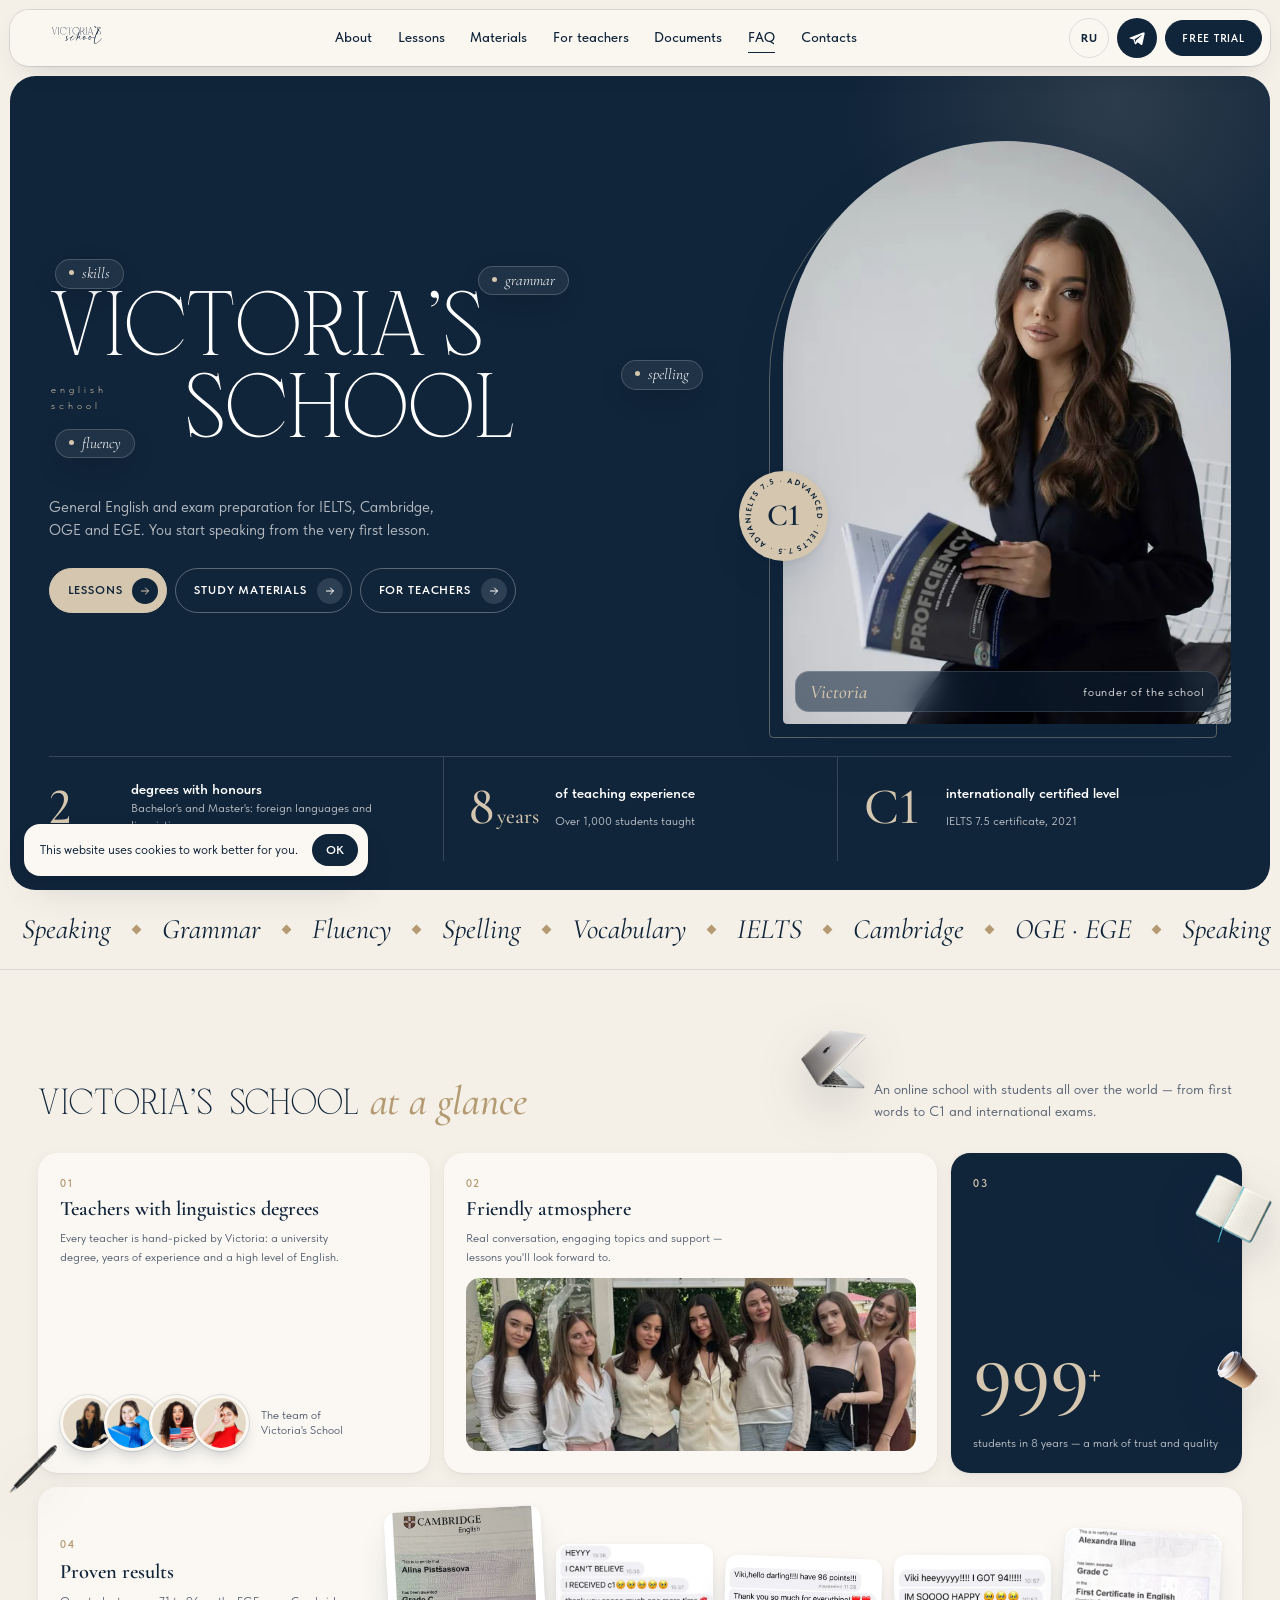
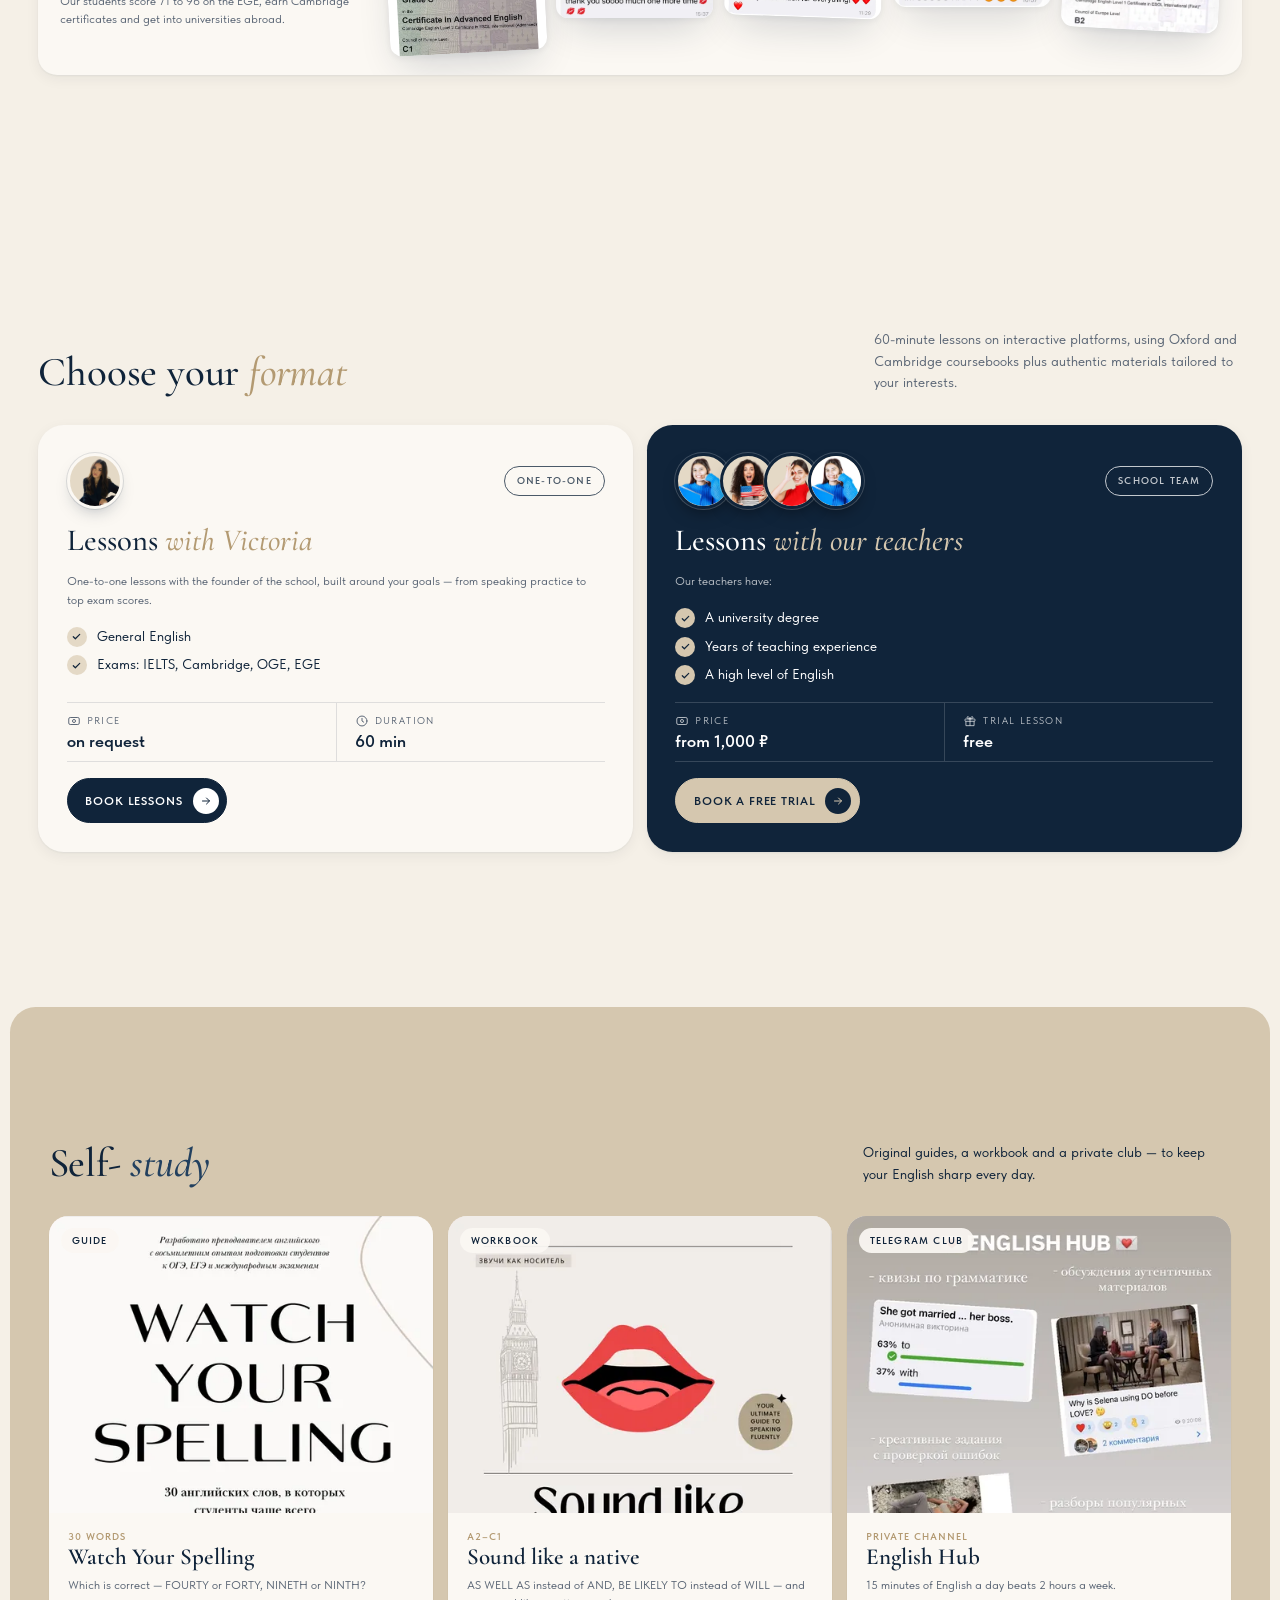
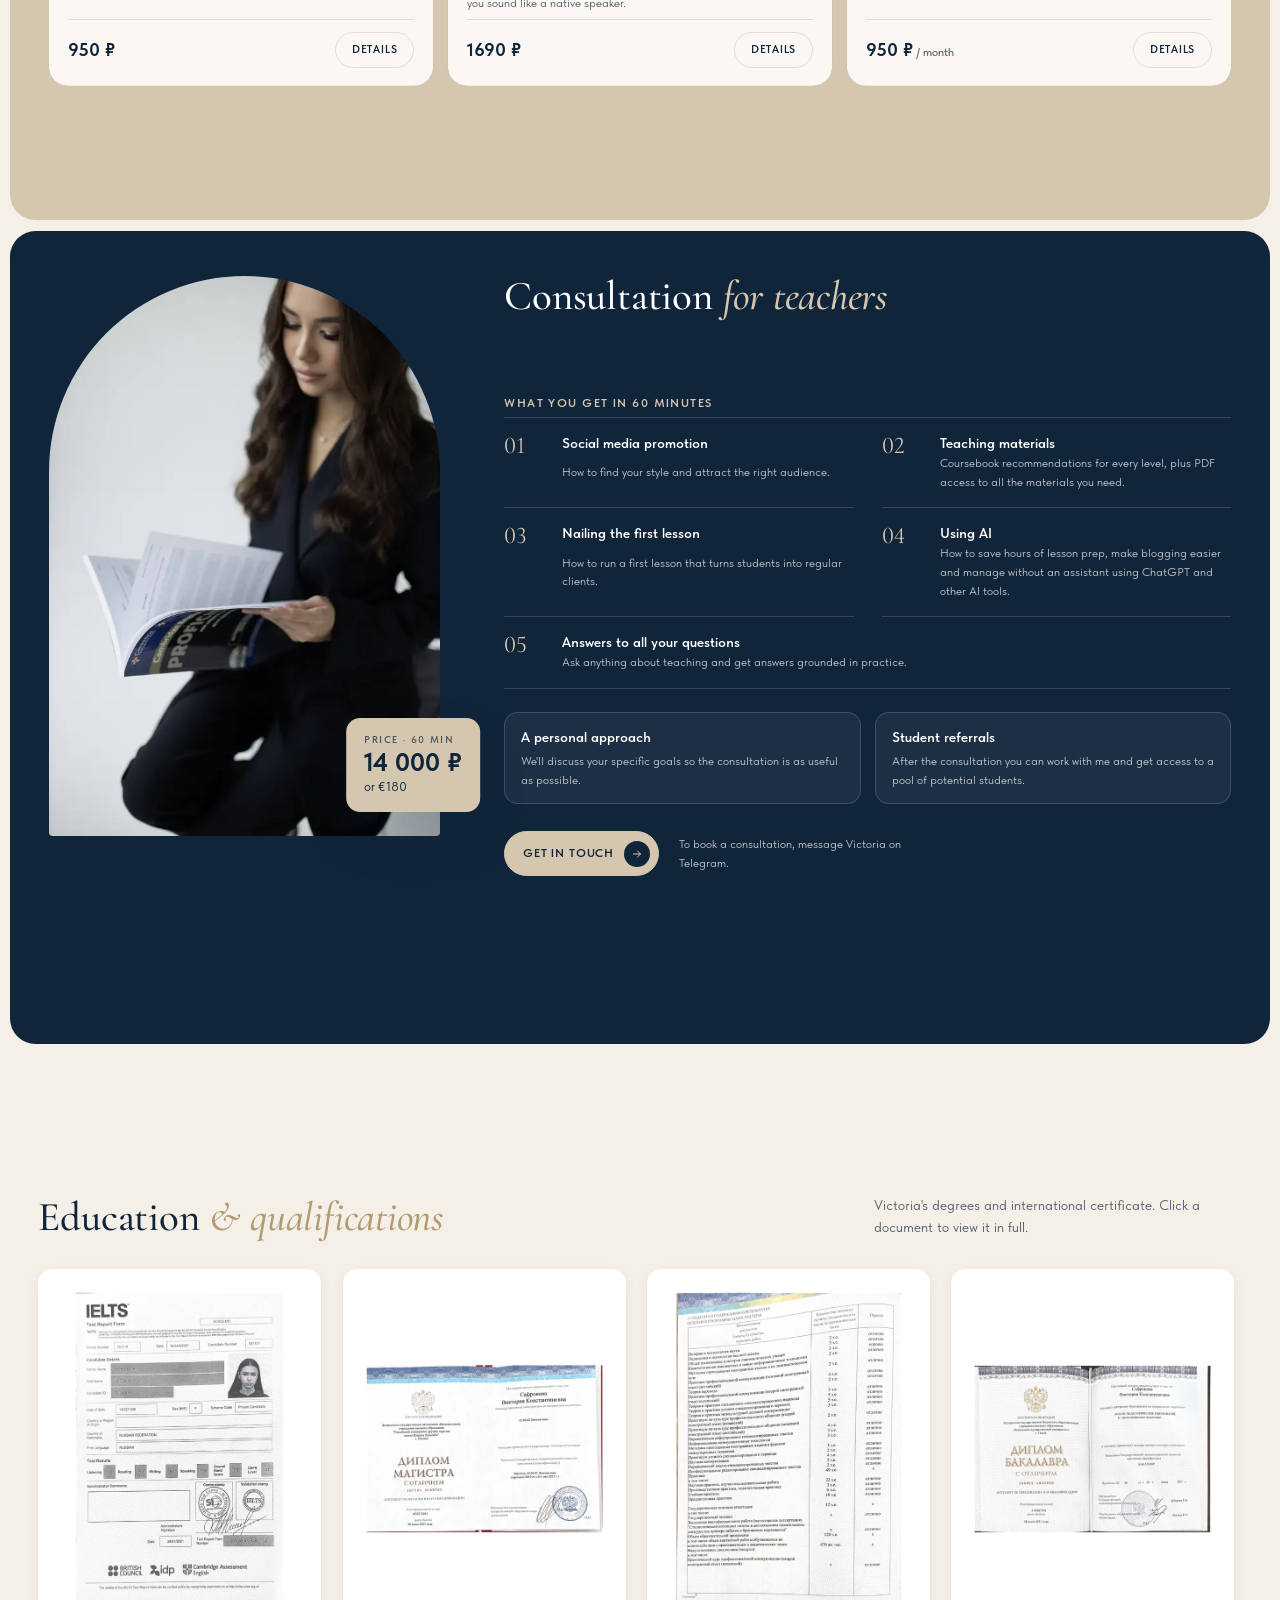
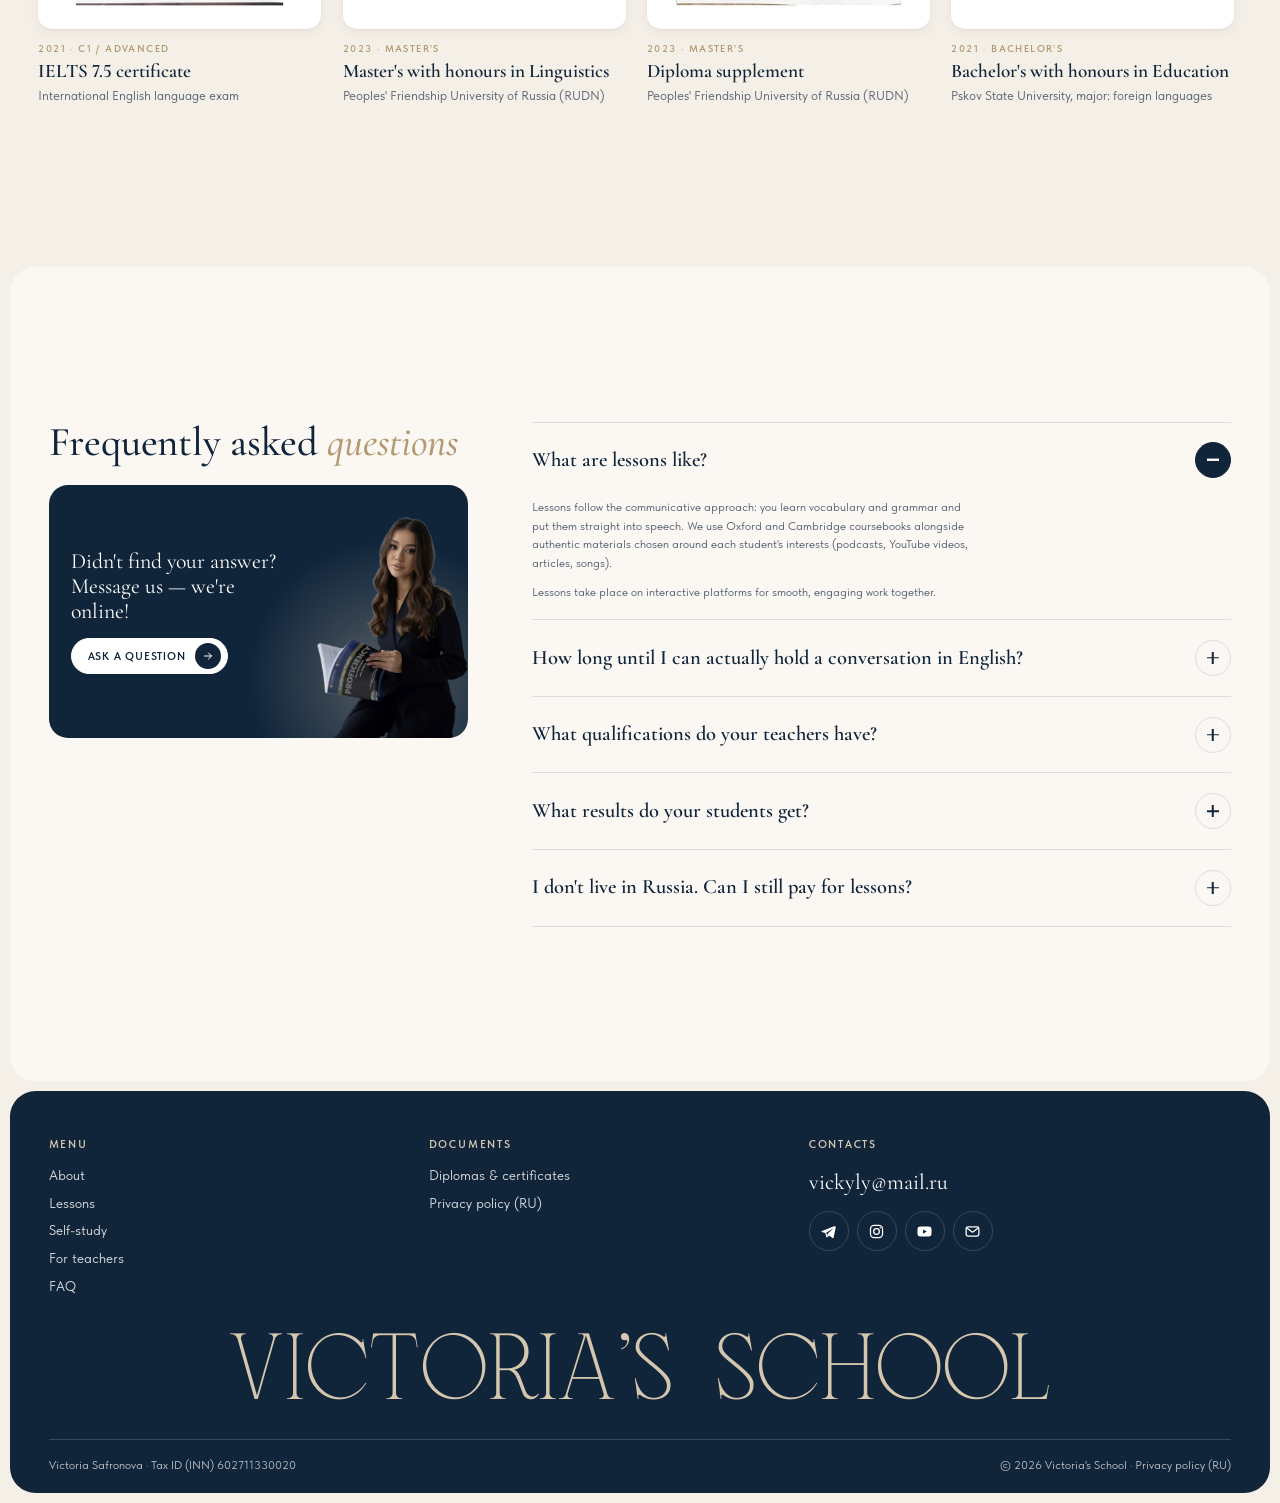
==== commit d40a7d5e: "V2, телефон: фото, кнопки и полоса достижений ближе к названию Свободное место перенесено вниз — бол" ====
--- a/en/index.html
+++ b/en/index.html
@@ -24,7 +24,7 @@
   <link rel="preload" as="image" href="../assets/img/victoria-hero-960.webp"
         imagesrcset="../assets/img/victoria-hero-640.webp 640w, ../assets/img/victoria-hero-960.webp 960w, ../assets/img/victoria-hero-1280.webp 1280w"
         imagesizes="(max-width: 900px) 70vw, 460px">
-  <link rel="stylesheet" href="../assets/css/style.css?v=202611270906">
+  <link rel="stylesheet" href="../assets/css/style.css?v=202611270917">
   <script>document.documentElement.classList.remove('no-js')</script>
 
   <script type="application/ld+json">
@@ -60,7 +60,7 @@
 
 <div class="preloader" id="preloader" aria-hidden="true">
   <div class="preloader__inner">
-    <img class="preloader__logo" src="../assets/img/logo.svg?v=202611270906" alt="" width="210" height="131">
+    <img class="preloader__logo" src="../assets/img/logo.svg?v=202611270917" alt="" width="210" height="131">
     <div class="preloader__bar"><i></i></div>
   </div>
 </div>
@@ -69,7 +69,7 @@
 <header class="header" id="header">
   <div class="header__bar">
     <a href="#top" class="logo" aria-label="Victoria's School — home">
-      <img src="../assets/img/logo.svg?v=202611270906" alt="Victoria's School" width="92" height="58">
+      <img src="../assets/img/logo.svg?v=202611270917" alt="Victoria's School" width="92" height="58">
     </a>
     <nav class="nav" aria-label="Main menu">
       <a href="#about">About</a>
@@ -664,6 +664,6 @@
   <button type="button" data-cookie-ok>OK</button>
 </div>
 
-<script src="../assets/js/main.js?v=202611270906" defer></script>
+<script src="../assets/js/main.js?v=202611270917" defer></script>
 </body>
 </html>
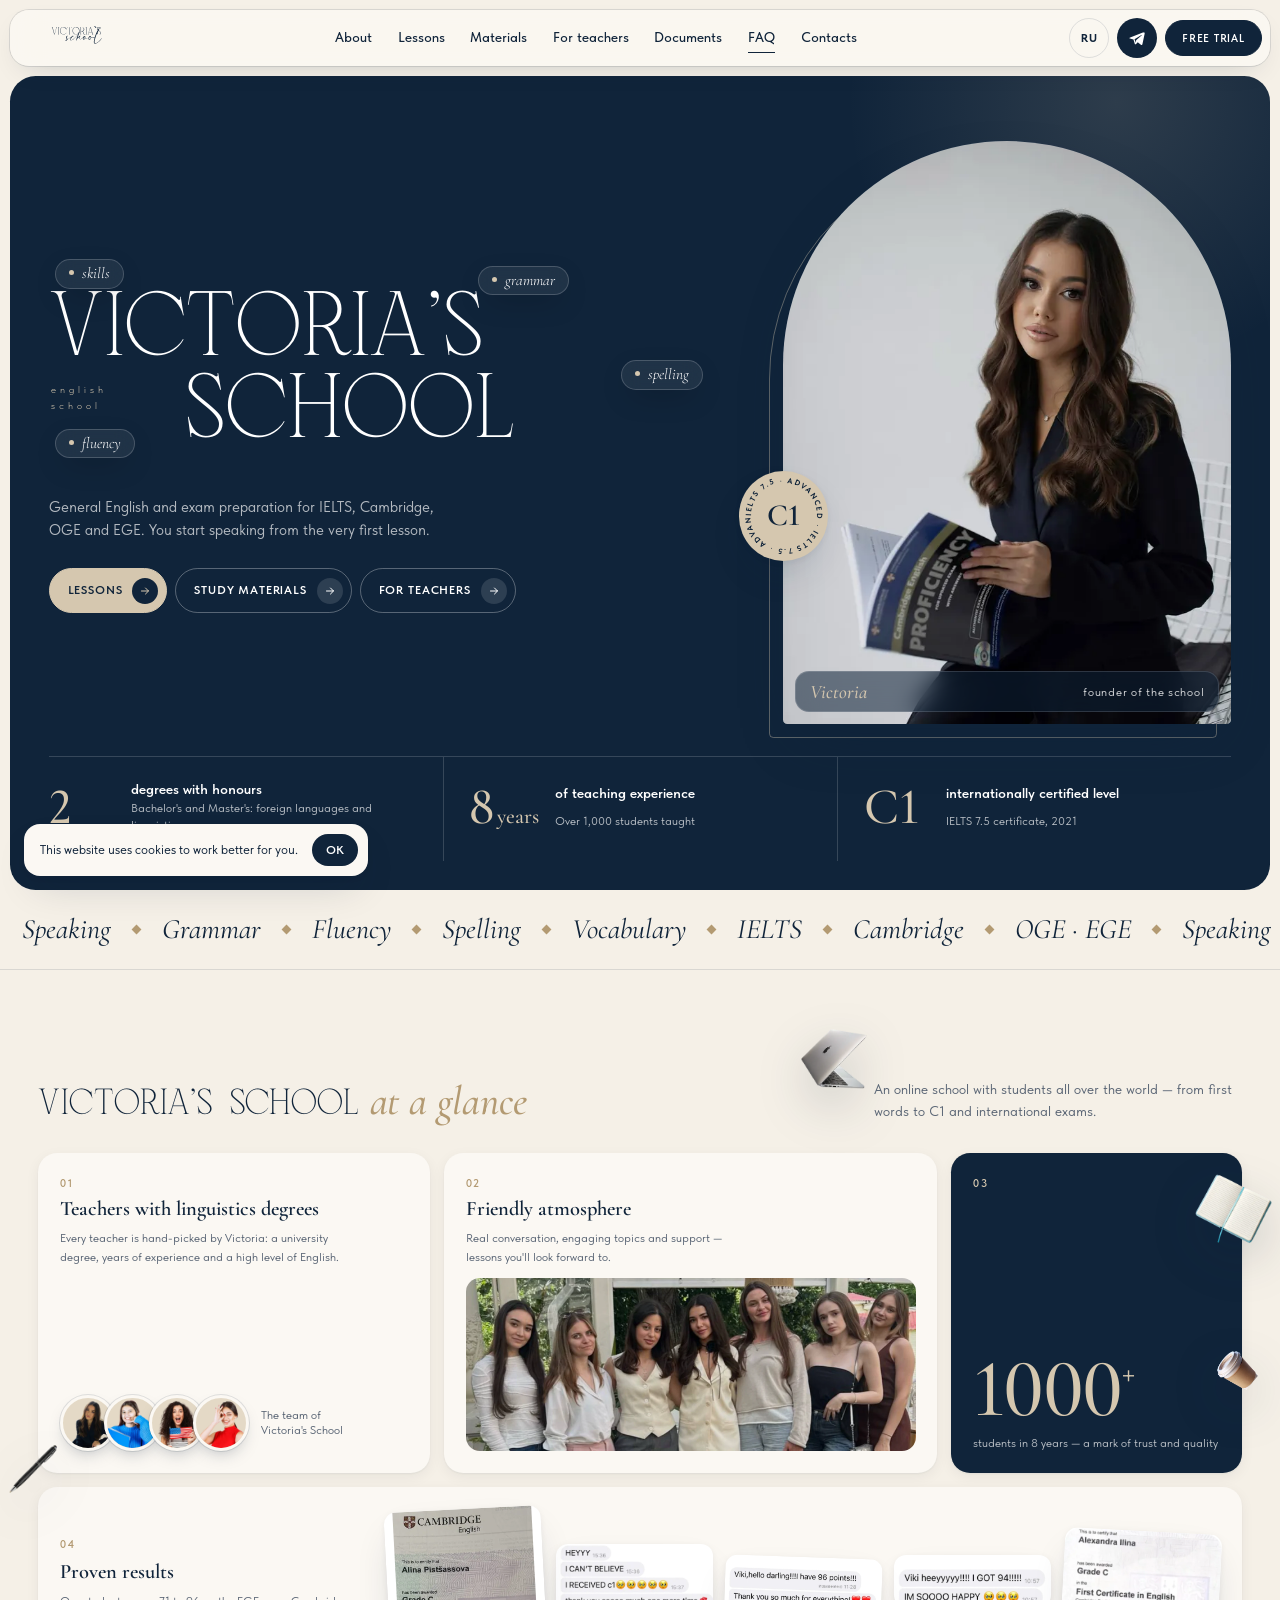
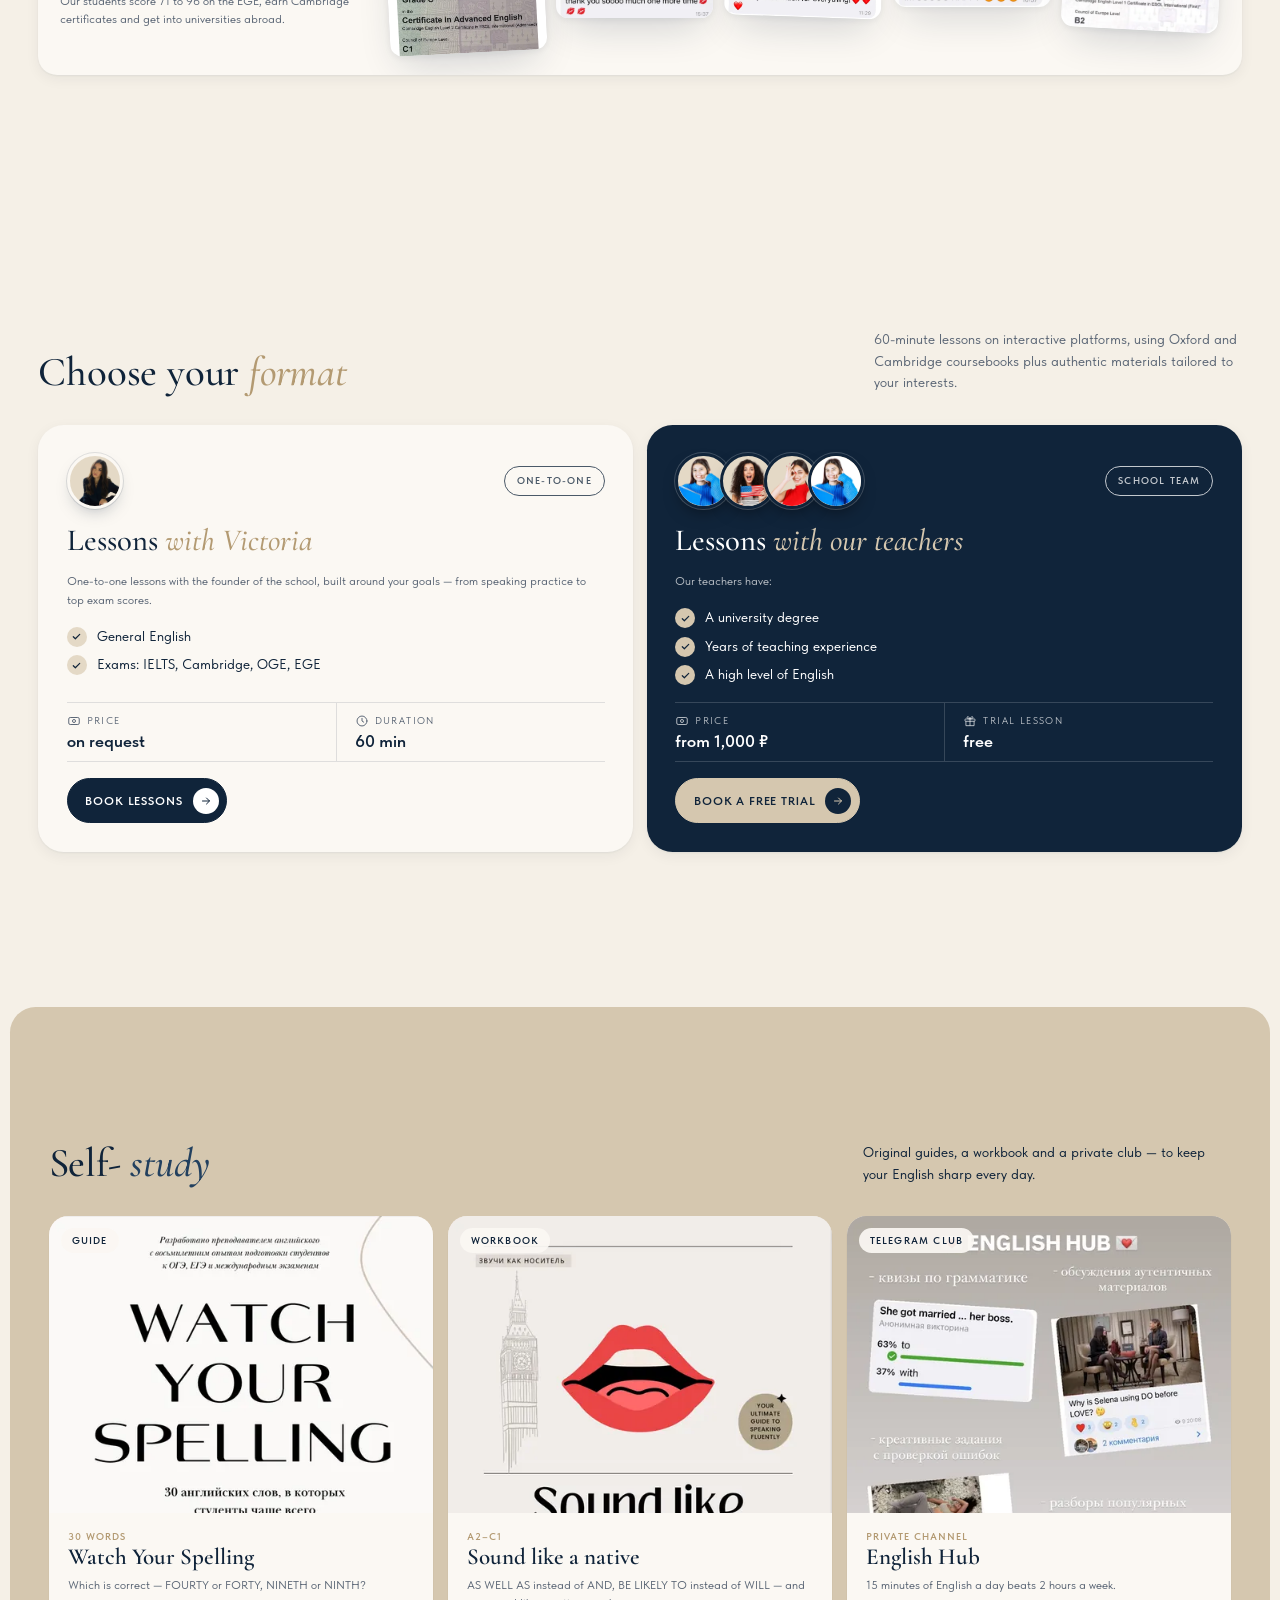
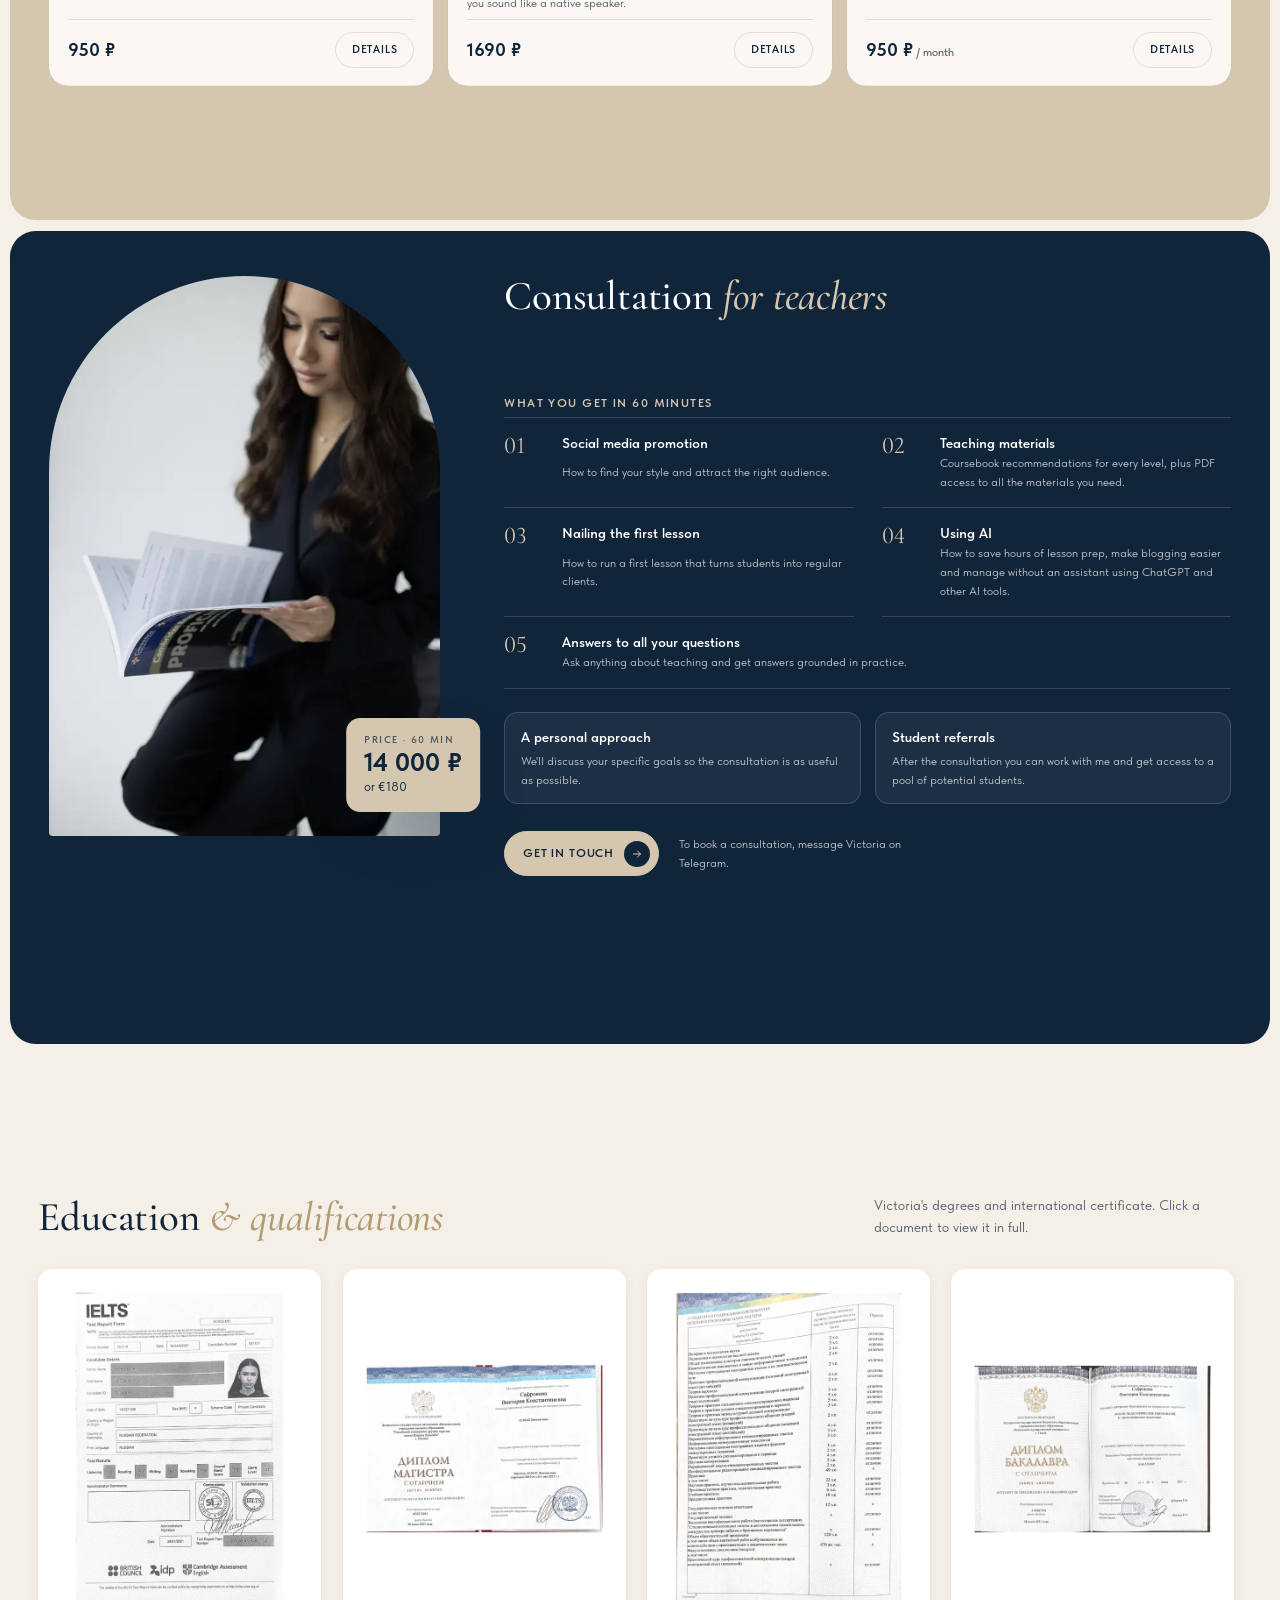
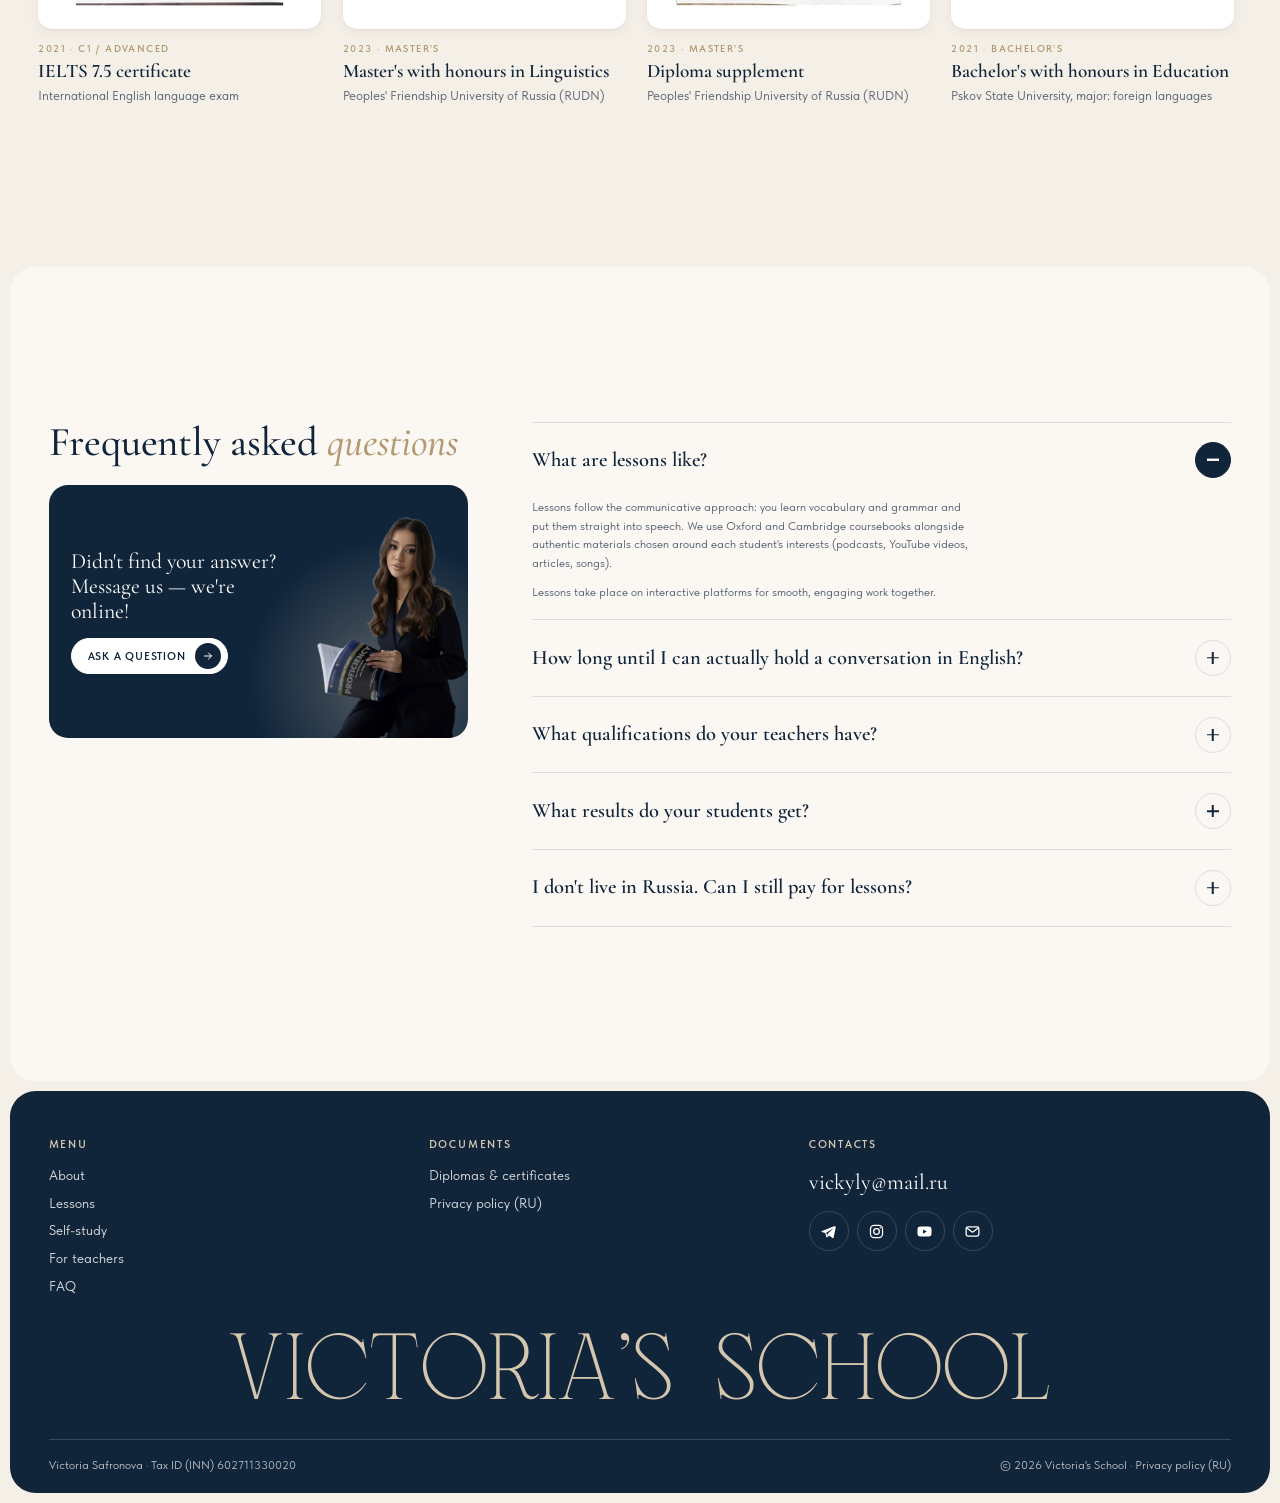
==== commit 50373d79: "V2, телефон: композиция первого экрана опущена ниже от шапки Расстояния между элементами не менялись" ====
--- a/en/index.html
+++ b/en/index.html
@@ -24,7 +24,7 @@
   <link rel="preload" as="image" href="../assets/img/victoria-hero-960.webp"
         imagesrcset="../assets/img/victoria-hero-640.webp 640w, ../assets/img/victoria-hero-960.webp 960w, ../assets/img/victoria-hero-1280.webp 1280w"
         imagesizes="(max-width: 900px) 70vw, 460px">
-  <link rel="stylesheet" href="../assets/css/style.css?v=202611270917">
+  <link rel="stylesheet" href="../assets/css/style.css?v=202611270923">
   <script>document.documentElement.classList.remove('no-js')</script>
 
   <script type="application/ld+json">
@@ -60,7 +60,7 @@
 
 <div class="preloader" id="preloader" aria-hidden="true">
   <div class="preloader__inner">
-    <img class="preloader__logo" src="../assets/img/logo.svg?v=202611270917" alt="" width="210" height="131">
+    <img class="preloader__logo" src="../assets/img/logo.svg?v=202611270923" alt="" width="210" height="131">
     <div class="preloader__bar"><i></i></div>
   </div>
 </div>
@@ -69,7 +69,7 @@
 <header class="header" id="header">
   <div class="header__bar">
     <a href="#top" class="logo" aria-label="Victoria's School — home">
-      <img src="../assets/img/logo.svg?v=202611270917" alt="Victoria's School" width="92" height="58">
+      <img src="../assets/img/logo.svg?v=202611270923" alt="Victoria's School" width="92" height="58">
     </a>
     <nav class="nav" aria-label="Main menu">
       <a href="#about">About</a>
@@ -664,6 +664,6 @@
   <button type="button" data-cookie-ok>OK</button>
 </div>
 
-<script src="../assets/js/main.js?v=202611270917" defer></script>
+<script src="../assets/js/main.js?v=202611270923" defer></script>
 </body>
 </html>
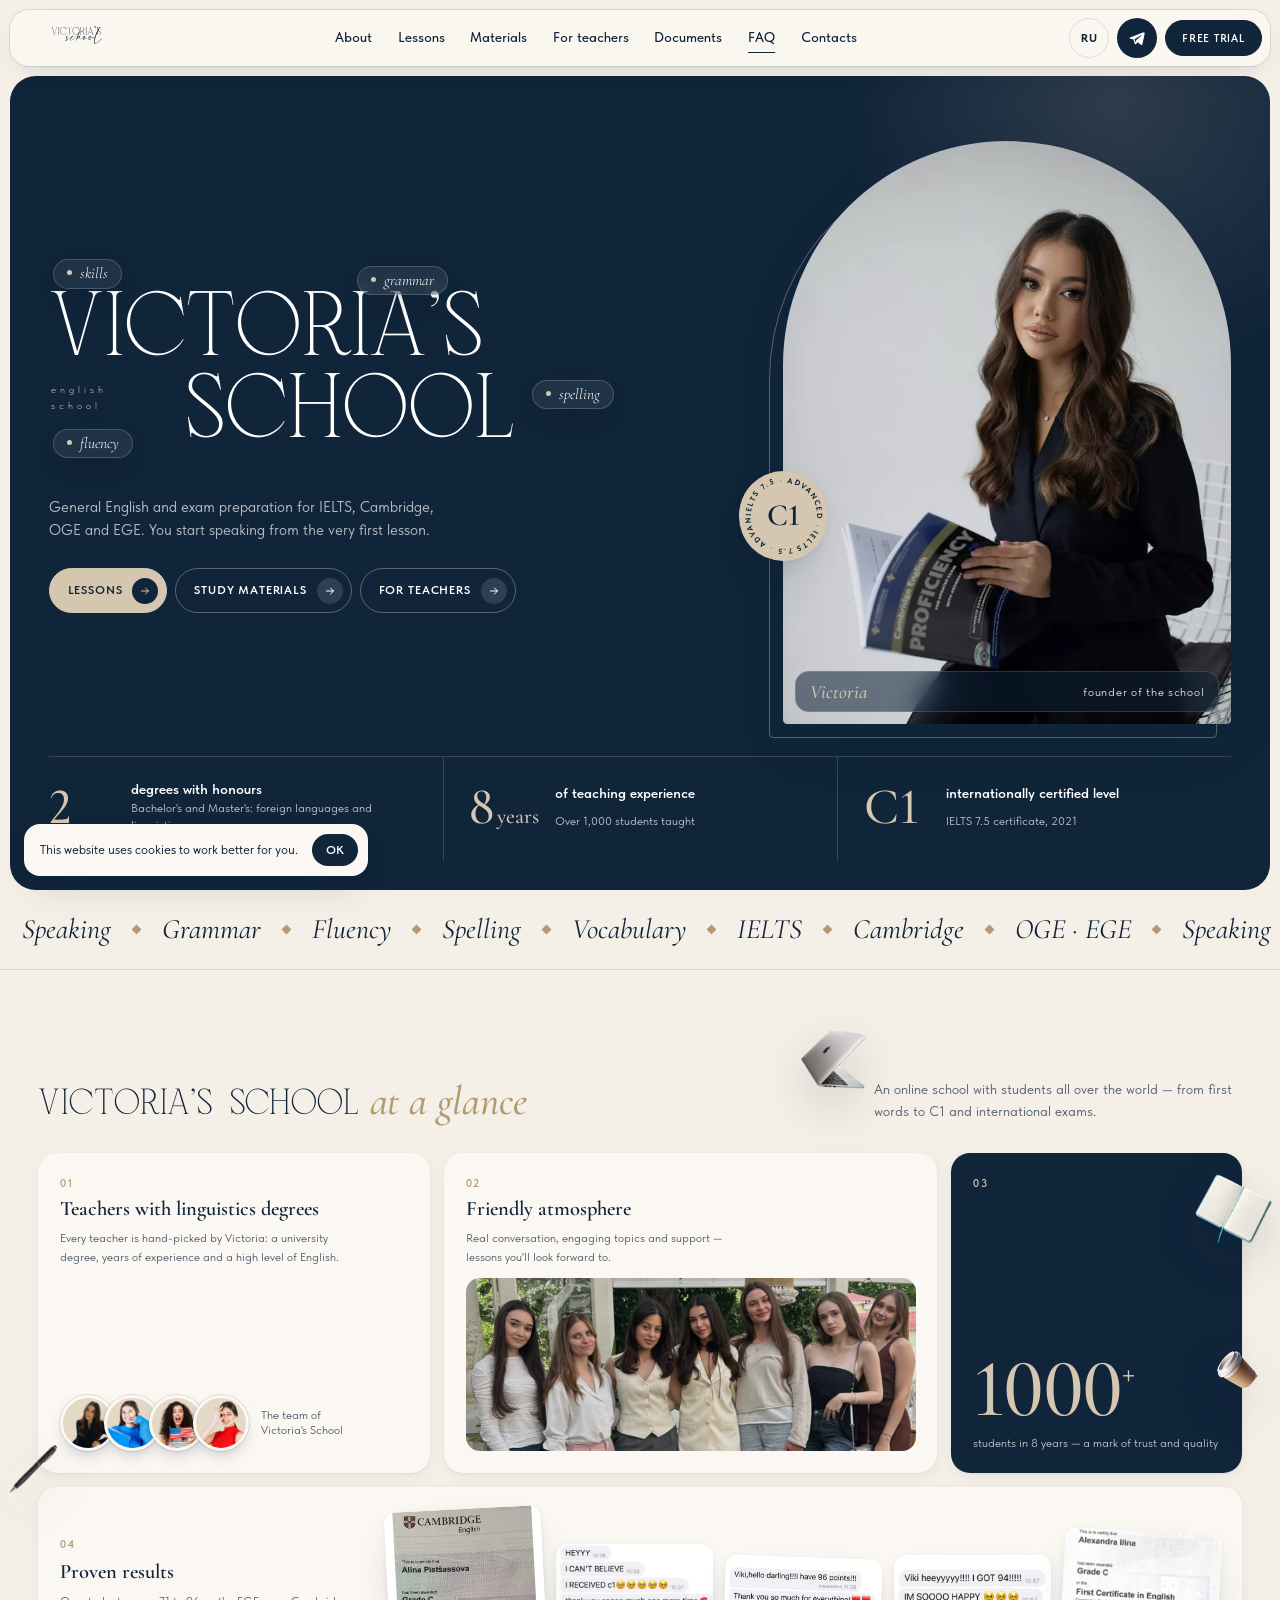
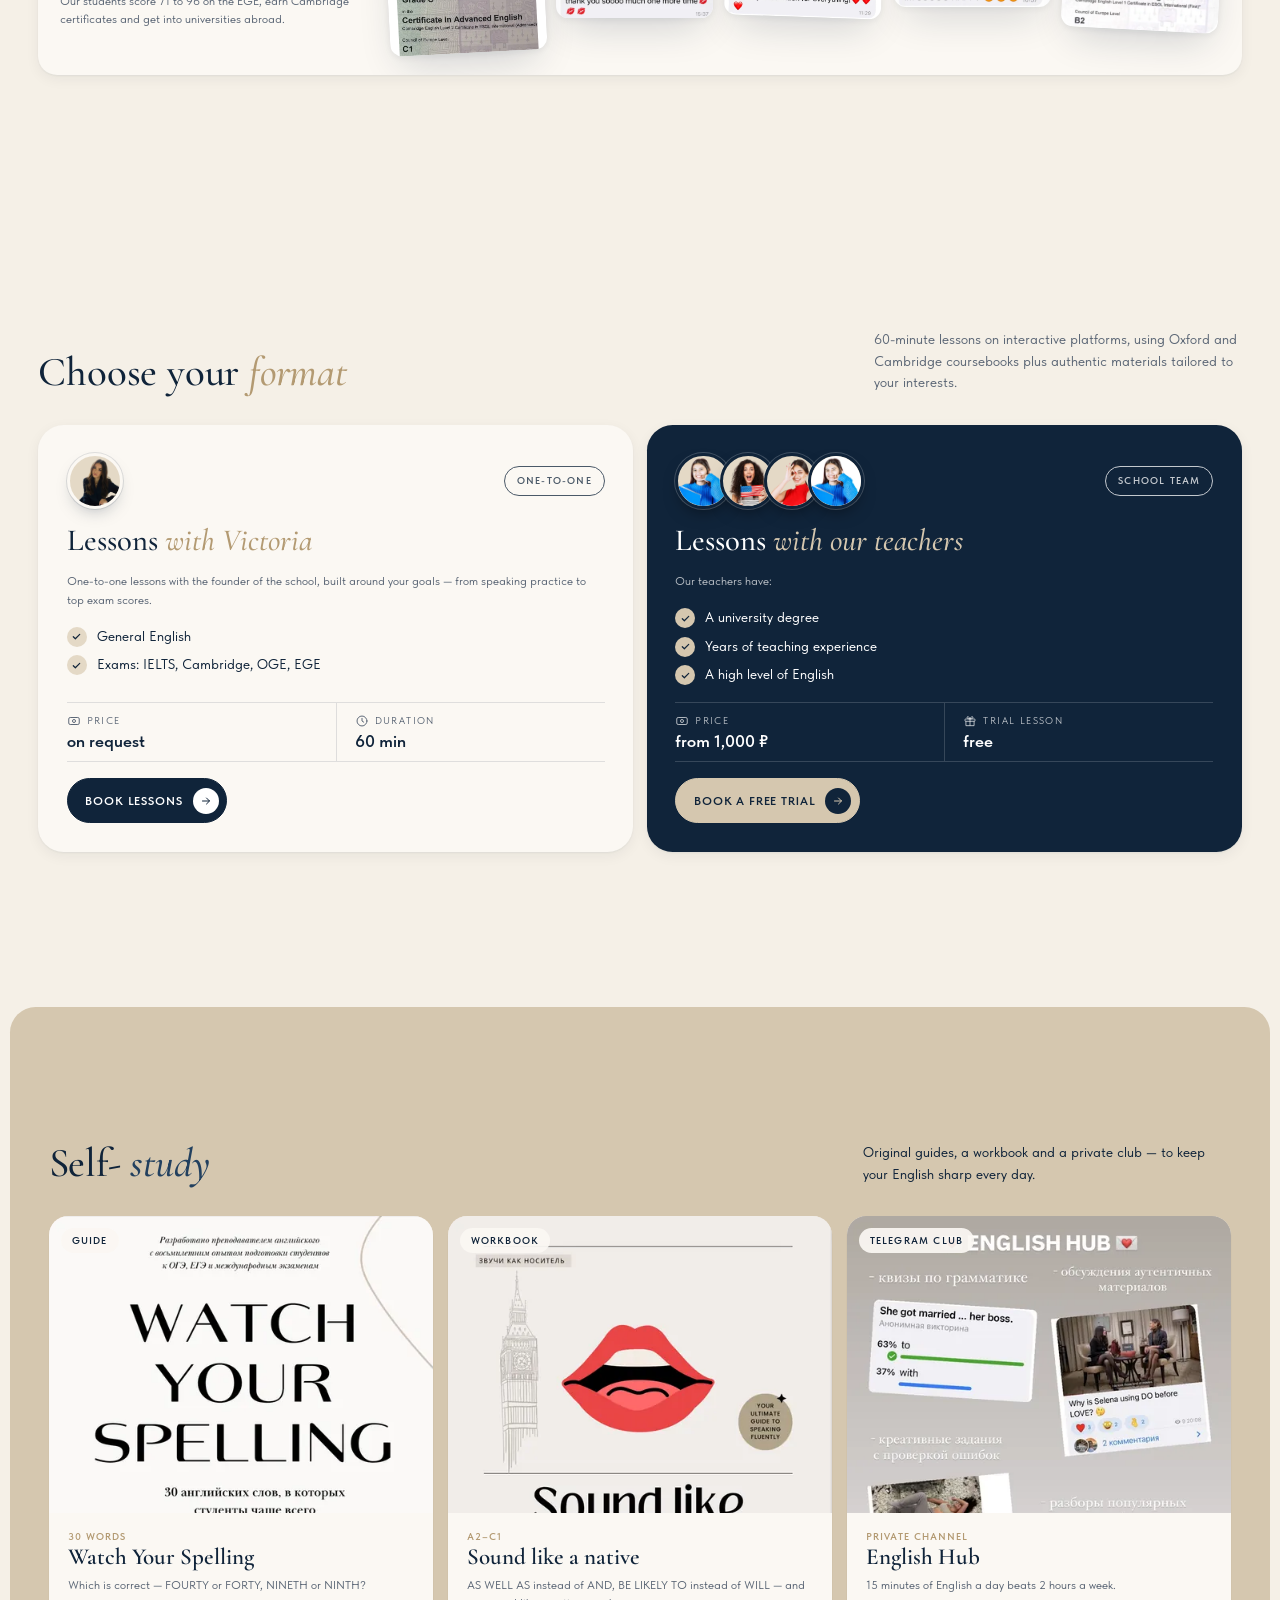
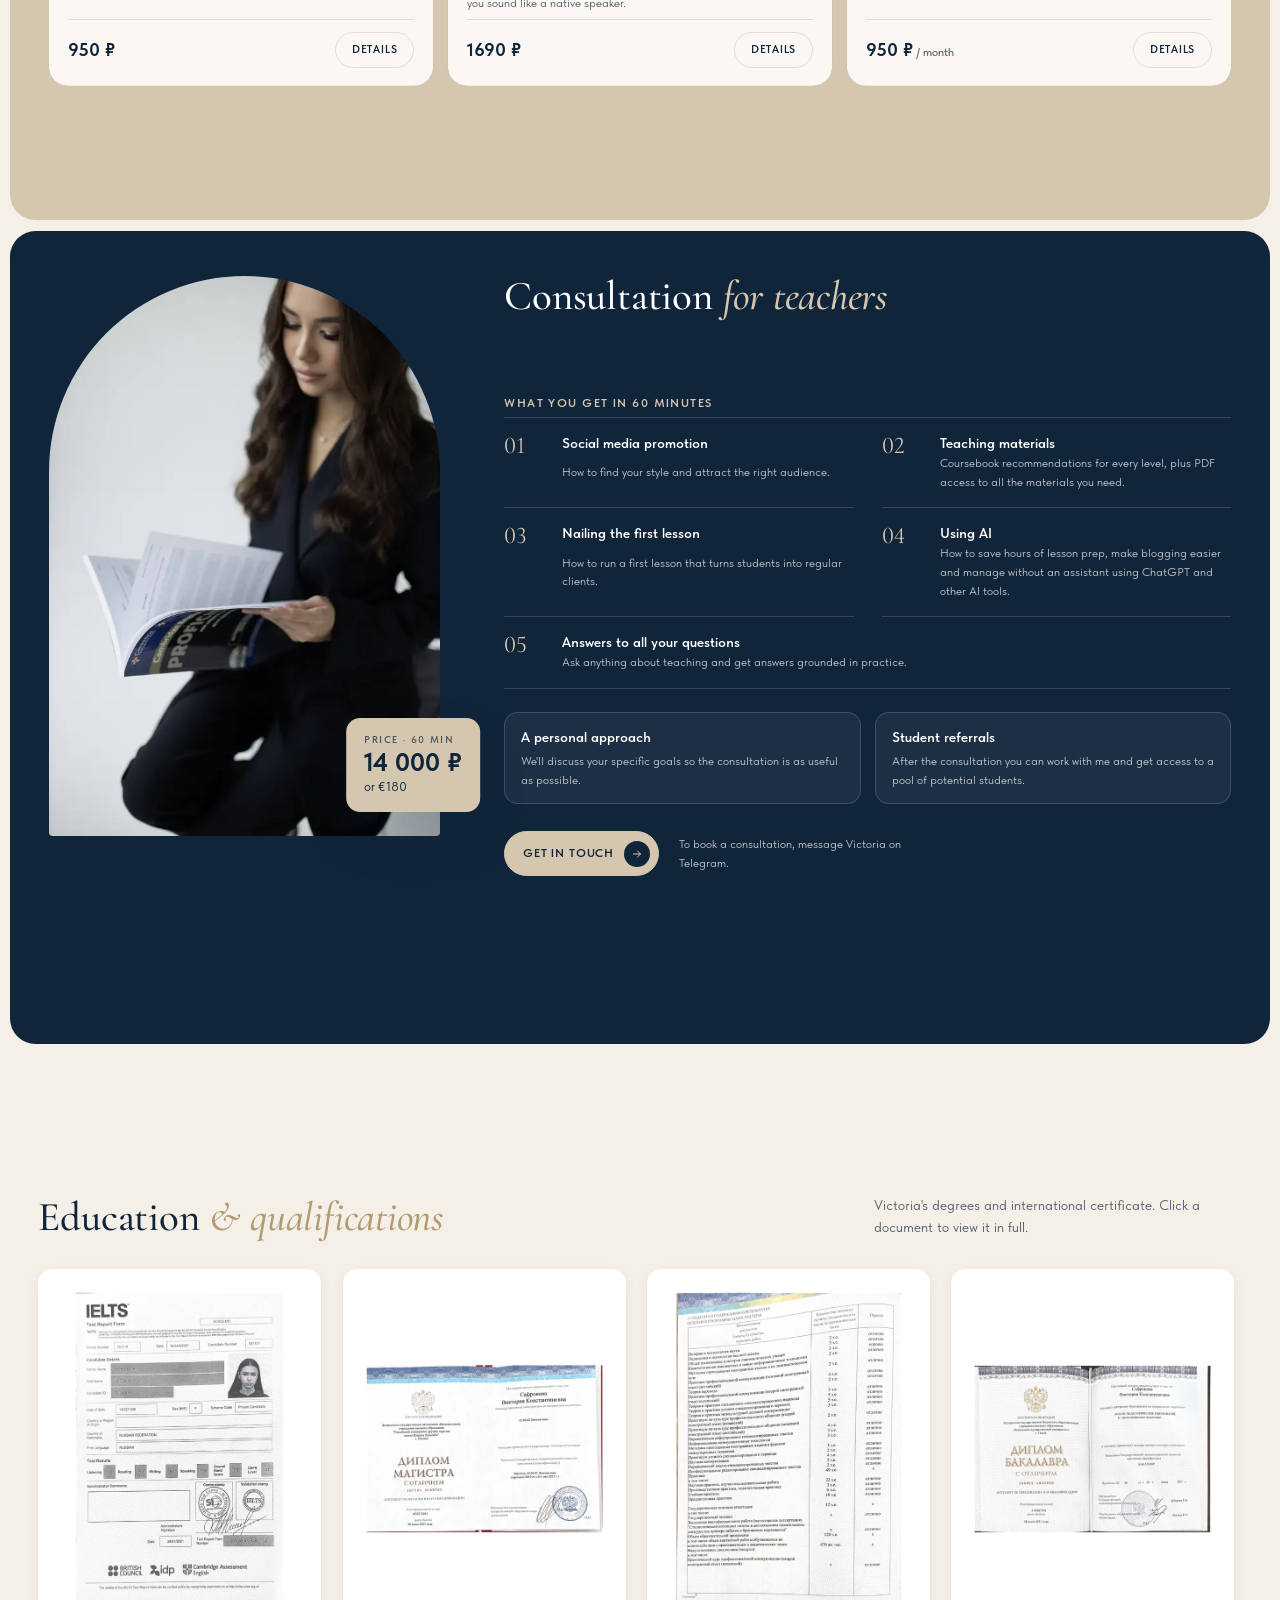
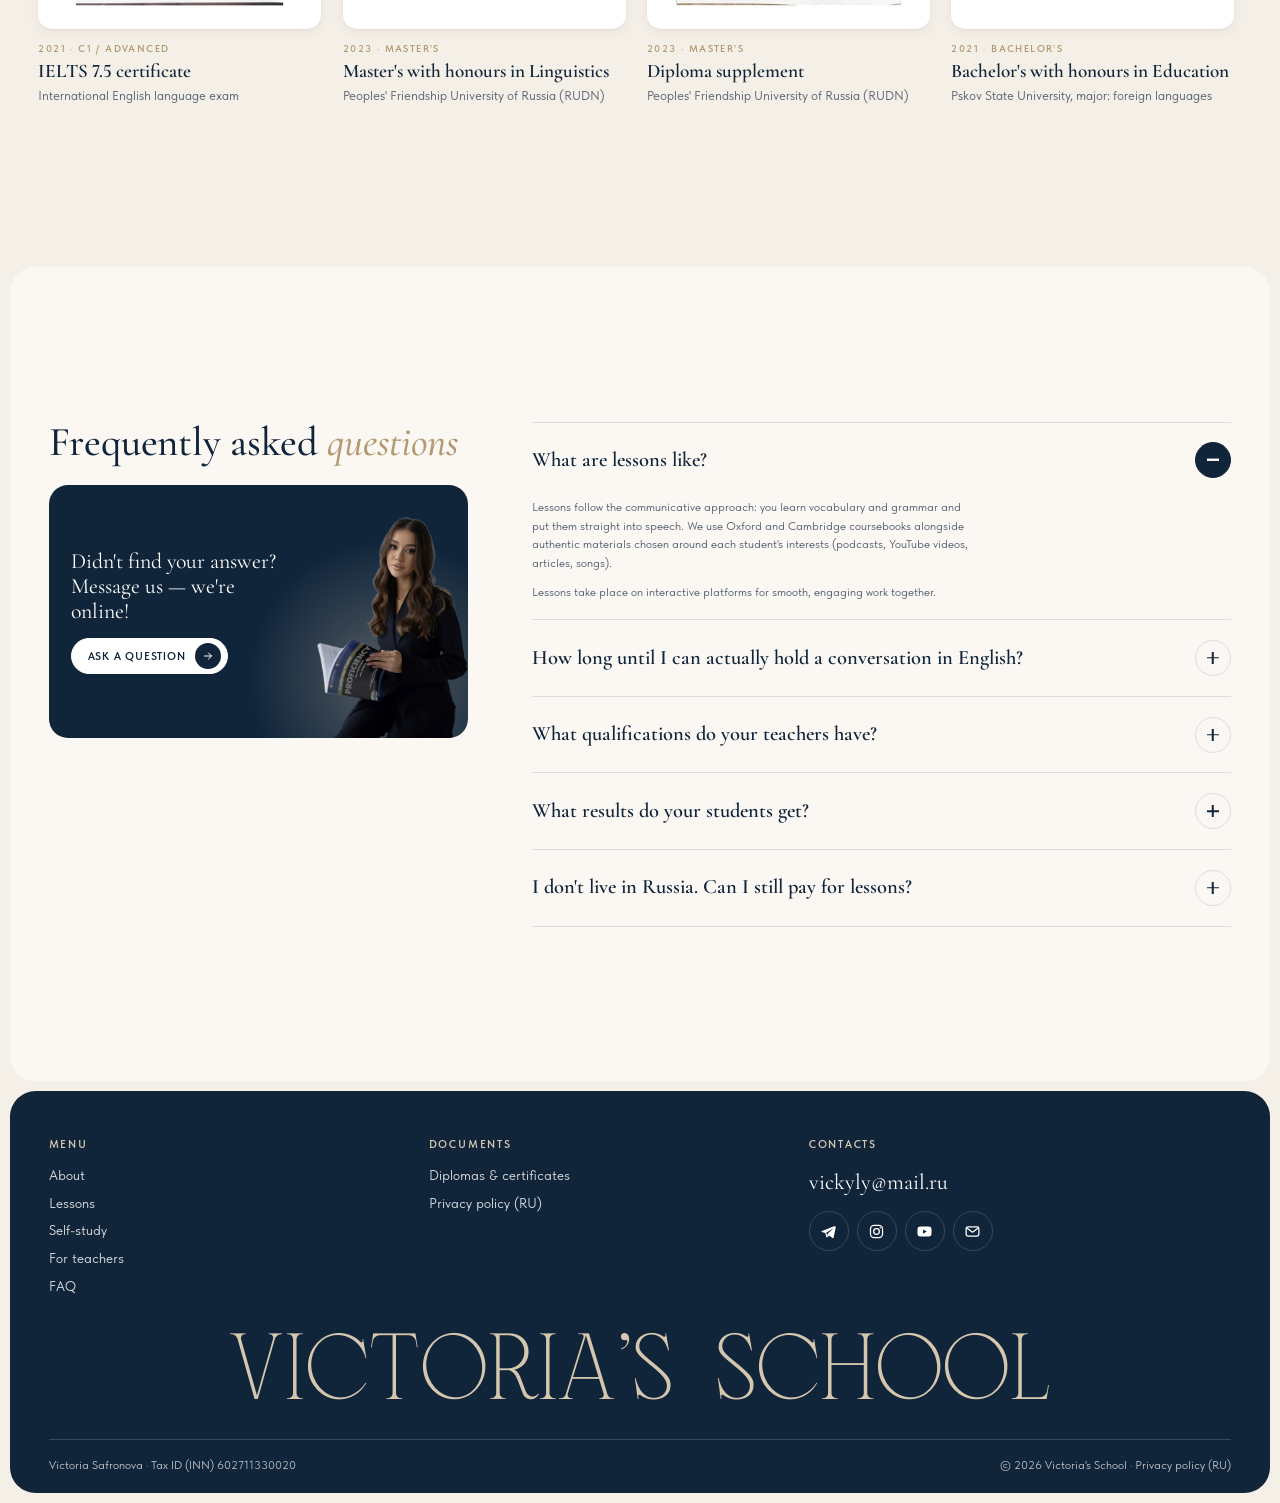
==== commit ecbe7f16: "V1: пометка spelling рядом со словом SCHOOL Пометки в hero теперь считаются от ширины надписи, а не " ====
--- a/en/index.html
+++ b/en/index.html
@@ -24,7 +24,7 @@
   <link rel="preload" as="image" href="../assets/img/victoria-hero-960.webp"
         imagesrcset="../assets/img/victoria-hero-640.webp 640w, ../assets/img/victoria-hero-960.webp 960w, ../assets/img/victoria-hero-1280.webp 1280w"
         imagesizes="(max-width: 900px) 70vw, 460px">
-  <link rel="stylesheet" href="../assets/css/style.css?v=202611270923">
+  <link rel="stylesheet" href="../assets/css/style.css?v=202611270938">
   <script>document.documentElement.classList.remove('no-js')</script>
 
   <script type="application/ld+json">
@@ -60,7 +60,7 @@
 
 <div class="preloader" id="preloader" aria-hidden="true">
   <div class="preloader__inner">
-    <img class="preloader__logo" src="../assets/img/logo.svg?v=202611270923" alt="" width="210" height="131">
+    <img class="preloader__logo" src="../assets/img/logo.svg?v=202611270938" alt="" width="210" height="131">
     <div class="preloader__bar"><i></i></div>
   </div>
 </div>
@@ -69,7 +69,7 @@
 <header class="header" id="header">
   <div class="header__bar">
     <a href="#top" class="logo" aria-label="Victoria's School — home">
-      <img src="../assets/img/logo.svg?v=202611270923" alt="Victoria's School" width="92" height="58">
+      <img src="../assets/img/logo.svg?v=202611270938" alt="Victoria's School" width="92" height="58">
     </a>
     <nav class="nav" aria-label="Main menu">
       <a href="#about">About</a>
@@ -664,6 +664,6 @@
   <button type="button" data-cookie-ok>OK</button>
 </div>
 
-<script src="../assets/js/main.js?v=202611270923" defer></script>
+<script src="../assets/js/main.js?v=202611270938" defer></script>
 </body>
 </html>
--- a/assets/css/style.css
+++ b/assets/css/style.css
@@ -642,3 +642,9 @@
 /* Переключатель языка */
 .lang-switch { display: inline-grid; place-items: center; min-width: 40px; height: 40px; padding: 0 10px; border-radius: 999px; border: 1px solid var(--line); font-size: 12px; font-weight: 700; letter-spacing: .08em; transition: background .3s, color .3s; }
 .lang-switch:hover { background: var(--navy); color: var(--white); border-color: var(--navy); }
+
+/* Пометки в hero привязаны к ширине самой надписи, а не всего блока — spelling стоит рядом со SCHOOL */
+.hero__title { width: fit-content; }
+@media (min-width: 641px) {
+  .chip--4 { left: calc(100% + 16px); top: 56%; }
+}
